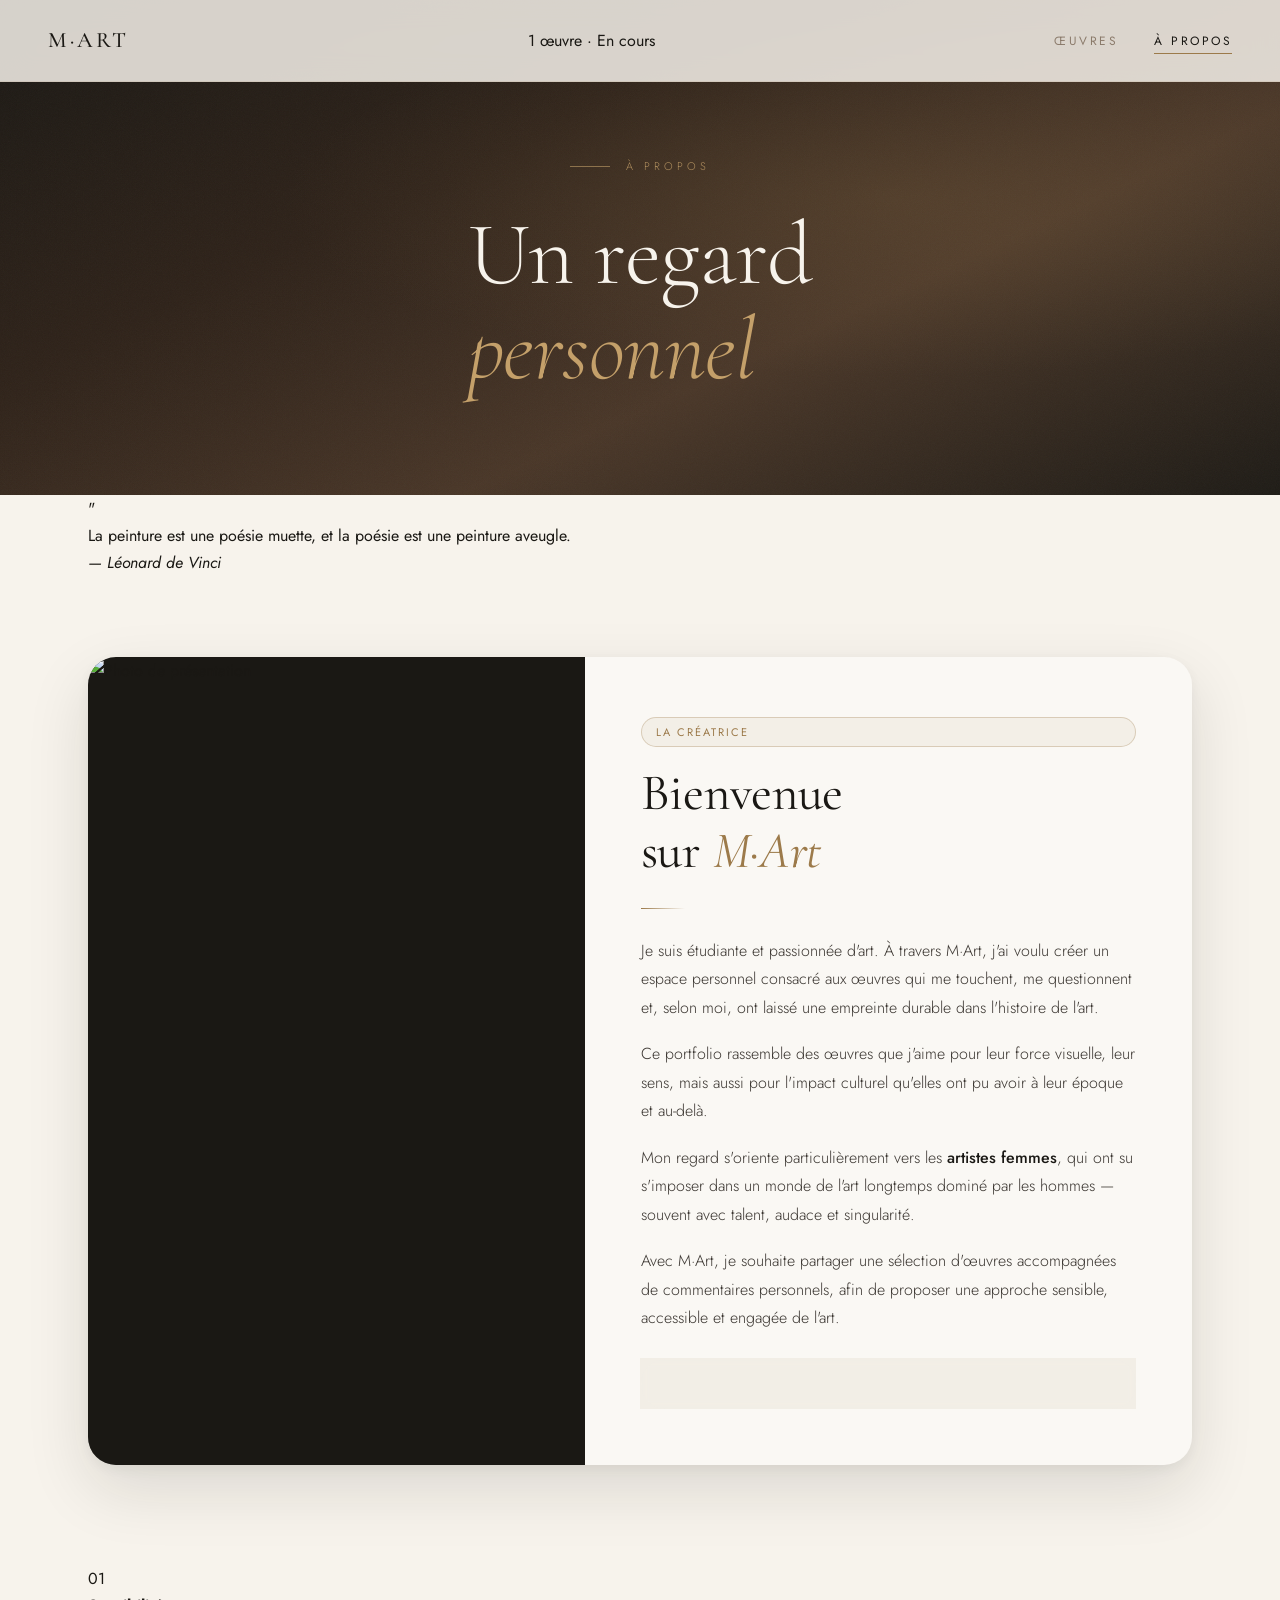
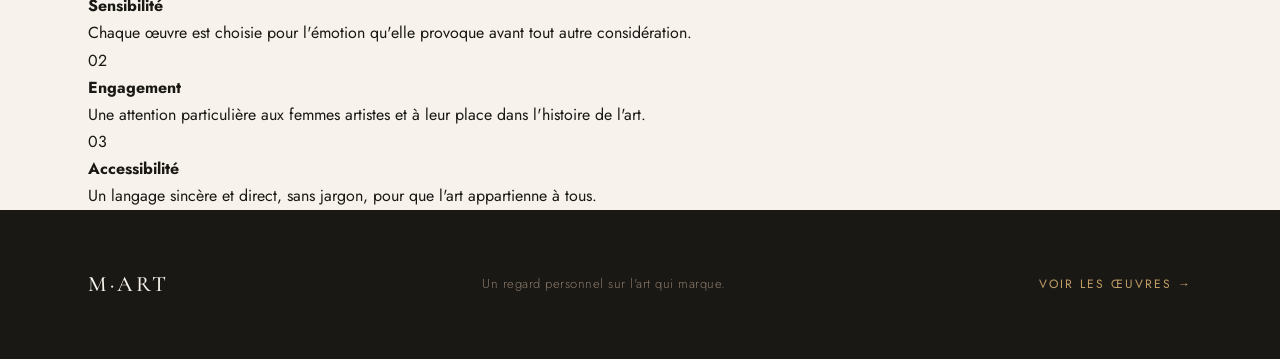
==== presentation.html @ eeca9a48 "Update presentation.html" ====
<!DOCTYPE html>
<html lang="fr">
<head>
  <meta charset="UTF-8">
  <meta name="viewport" content="width=device-width, initial-scale=1.0">
  <title>À propos — M·Art</title>
  <link rel="preconnect" href="https://fonts.googleapis.com">
  <link rel="preconnect" href="https://fonts.gstatic.com" crossorigin>
  <link href="https://fonts.googleapis.com/css2?family=Cormorant+Garamond:ital,wght@0,300;0,400;0,500;0,600;1,300;1,400;1,500&family=Jost:wght@200;300;400;500&display=swap" rel="stylesheet">
  <link rel="stylesheet" href="style.css">
</head>
<body>

  <!-- PROGRESS BAR -->
  <div class="progress-bar" id="progressBar"></div>

  <!-- PAGE TRANSITION -->
  <div class="page-transition" id="pageTransition"></div>

  <!-- NAVIGATION -->
  <nav class="nav" id="mainNav">
    <a href="index.html" class="nav-brand page-link">M·Art</a>
    <div class="nav-center">
      <span class="nav-counter">1 œuvre · En cours</span>
    </div>
    <div class="nav-links">
      <a href="index.html" class="nav-link page-link">Œuvres</a>
      <a href="presentation.html" class="nav-link active">À propos</a>
    </div>
  </nav>

  <!-- PAGE HERO -->
  <header class="page-hero">
    <div class="hero-bg"></div>
    <div class="hero-noise"></div>
    <div class="page-hero-content container">
      <div class="hero-eyebrow">
        <span class="eyebrow-line"></span>
        <span class="eyebrow-text">À propos</span>
      </div>
      <h1 class="page-hero-title">
        Un regard<br>
        <em>personnel</em>
      </h1>
    </div>
  </header>

  <!-- QUOTE -->
  <section class="quote-section">
    <div class="quote-inner container">
      <span class="quote-mark">"</span>
      <blockquote>La peinture est une poésie muette, et la poésie est une peinture aveugle.</blockquote>
      <cite>— Léonard de Vinci</cite>
    </div>
  </section>

  <!-- ABOUT SECTION -->
  <main class="container">
    <section class="about-card reveal">
      <div class="about-image-wrap">
        <div class="about-image-inner">
          <img src="Photo.Intro.jpeg" alt="Photo de présentation">
        </div>
        <div class="about-image-deco"></div>
      </div>

      <div class="about-content">
        <span class="art-tag">La créatrice</span>
        <h2 class="about-title">Bienvenue<br>sur <em>M·Art</em></h2>

        <div class="art-divider"></div>

        <div class="about-body">
          <p>
            Je suis étudiante et passionnée d'art. À travers M·Art, j'ai voulu créer un espace personnel
            consacré aux œuvres qui me touchent, me questionnent et, selon moi, ont laissé une empreinte
            durable dans l'histoire de l'art.
          </p>
          <p>
            Ce portfolio rassemble des œuvres que j'aime pour leur force visuelle, leur sens, mais aussi
            pour l'impact culturel qu'elles ont pu avoir à leur époque et au-delà.
          </p>
          <p>
            Mon regard s'oriente particulièrement vers les <strong>artistes femmes</strong>, qui ont su s'imposer 
            dans un monde de l'art longtemps dominé par les hommes — souvent avec talent, audace et singularité.
          </p>
          <p>
            Avec M·Art, je souhaite partager une sélection d'œuvres accompagnées de commentaires personnels,
            afin de proposer une approche sensible, accessible et engagée de l'art.
          </p>
        </div>

        <a href="index.html" class="hero-cta page-link" style="margin-top: 8px;">
          <span>Voir les œuvres</span>
          <svg width="16" height="16" viewBox="0 0 16 16" fill="none"><path d="M3 8h10M9 4l4 4-4 4" stroke="currentColor" stroke-width="1.5" stroke-linecap="round" stroke-linejoin="round"/></svg>
        </a>
      </div>
    </section>

    <!-- VALUES -->
    <section class="values-section reveal">
      <div class="values-grid">
        <div class="value-item">
          <span class="value-number">01</span>
          <h4>Sensibilité</h4>
          <p>Chaque œuvre est choisie pour l'émotion qu'elle provoque avant tout autre considération.</p>
        </div>
        <div class="value-item">
          <span class="value-number">02</span>
          <h4>Engagement</h4>
          <p>Une attention particulière aux femmes artistes et à leur place dans l'histoire de l'art.</p>
        </div>
        <div class="value-item">
          <span class="value-number">03</span>
          <h4>Accessibilité</h4>
          <p>Un langage sincère et direct, sans jargon, pour que l'art appartienne à tous.</p>
        </div>
      </div>
    </section>
  </main>

  <!-- FOOTER -->
  <footer class="site-footer">
    <div class="footer-inner container">
      <p class="footer-brand">M·Art</p>
      <p class="footer-copy">Un regard personnel sur l'art qui marque.</p>
      <a href="index.html" class="footer-link page-link">Voir les œuvres →</a>
    </div>
  </footer>

  <script>
    // === PROGRESS BAR ===
    const progressBar = document.getElementById('progressBar');
    window.addEventListener('scroll', () => {
      const scrollTop = window.scrollY;
      const docHeight = document.body.scrollHeight - window.innerHeight;
      progressBar.style.width = (scrollTop / docHeight * 100) + '%';
    });

    // === REVEAL ===
    const observer = new IntersectionObserver((entries) => {
      entries.forEach(e => { if (e.isIntersecting) e.target.classList.add('visible'); });
    }, { threshold: 0.08 });
    document.querySelectorAll('.reveal').forEach(el => observer.observe(el));

    // === PAGE TRANSITIONS ===
    const overlay = document.getElementById('pageTransition');
    document.querySelectorAll('a.page-link').forEach(link => {
      link.addEventListener('click', (e) => {
        const href = link.getAttribute('href');
        if (!href || href.startsWith('#')) return;
        e.preventDefault();
        overlay.classList.add('active');
        setTimeout(() => { window.location.href = href; }, 380);
      });
    });
    window.addEventListener('pageshow', () => overlay.classList.remove('active'));

    // === NAV SCROLL ===
    const nav = document.getElementById('mainNav');
    window.addEventListener('scroll', () => {
      nav.classList.toggle('scrolled', window.scrollY > 60);
    });
  </script>
</body>
</html>
---- style.css ----
/* =============================================
   M-ART — Style éditorial haut de gamme
   Palette : ivoire chaud, charbon, or brun, taupe
============================================= */

/* === RESET & BASE === */
*, *::before, *::after {
  box-sizing: border-box;
  margin: 0;
  padding: 0;
}

:root {
  --ivory:     #f7f3ec;
  --ivory-2:   #ede8df;
  --cream:     #faf8f4;
  --charcoal:  #1a1814;
  --brown:     #2e2219;
  --gold:      #9c7a4a;
  --gold-light:#c4a06a;
  --taupe:     #8a7a6a;
  --taupe-lt:  #bfb4a6;
  --white:     #ffffff;

  --font-display: 'Cormorant Garamond', Georgia, serif;
  --font-body:    'Jost', sans-serif;

  --radius-sm: 8px;
  --radius-md: 18px;
  --radius-lg: 28px;

  --shadow-card: 0 24px 64px rgba(26,24,20,0.12), 0 4px 16px rgba(26,24,20,0.06);
  --shadow-img:  0 16px 48px rgba(26,24,20,0.18);
}

html {
  scroll-behavior: smooth;
}

body {
  font-family: var(--font-body);
  background: var(--ivory);
  color: var(--charcoal);
  line-height: 1.7;
  -webkit-font-smoothing: antialiased;
  cursor: default;
}

/* === CUSTOM CURSOR === */
body * {
  cursor: default;
}
a, button { cursor: pointer; }

/* === NAVIGATION === */
.nav {
  position: fixed;
  top: 0;
  left: 0;
  right: 0;
  z-index: 100;
  display: flex;
  align-items: center;
  justify-content: space-between;
  padding: 22px 48px;
  background: rgba(247, 243, 236, 0.85);
  backdrop-filter: blur(14px);
  -webkit-backdrop-filter: blur(14px);
  border-bottom: 1px solid rgba(156, 122, 74, 0.12);
  transition: padding 0.3s ease;
}

.nav-brand {
  font-family: var(--font-display);
  font-size: 22px;
  font-weight: 500;
  letter-spacing: 3px;
  color: var(--charcoal);
  text-decoration: none;
  text-transform: uppercase;
}

.nav-links {
  display: flex;
  gap: 36px;
}

.nav-link {
  font-family: var(--font-body);
  font-size: 12px;
  font-weight: 400;
  letter-spacing: 2.5px;
  text-transform: uppercase;
  color: var(--taupe);
  text-decoration: none;
  position: relative;
  transition: color 0.3s ease;
}

.nav-link::after {
  content: '';
  position: absolute;
  bottom: -3px;
  left: 0;
  width: 0;
  height: 1px;
  background: var(--gold);
  transition: width 0.3s ease;
}

.nav-link:hover,
.nav-link.active {
  color: var(--charcoal);
}

.nav-link:hover::after,
.nav-link.active::after {
  width: 100%;
}

/* === HERO === */
.hero {
  position: relative;
  min-height: 100vh;
  display: flex;
  align-items: center;
  justify-content: center;
  overflow: hidden;
  padding: 120px 48px 80px;
}

.hero-bg {
  position: absolute;
  inset: 0;
  background:
    radial-gradient(ellipse 80% 60% at 70% 40%, rgba(156, 122, 74, 0.18) 0%, transparent 60%),
    radial-gradient(ellipse 60% 80% at 20% 70%, rgba(46, 34, 25, 0.12) 0%, transparent 60%),
    linear-gradient(155deg, #1a1814 0%, #2e2219 35%, #4a3728 65%, #1e1b16 100%);
}

.hero-noise {
  position: absolute;
  inset: 0;
  opacity: 0.04;
  background-image: url("data:image/svg+xml,%3Csvg viewBox='0 0 256 256' xmlns='http://www.w3.org/2000/svg'%3E%3Cfilter id='noise'%3E%3CfeTurbulence type='fractalNoise' baseFrequency='0.9' numOctaves='4' stitchTiles='stitch'/%3E%3C/filter%3E%3Crect width='100%25' height='100%25' filter='url(%23noise)'/%3E%3C/svg%3E");
  background-size: 200px;
  pointer-events: none;
}

.hero-content {
  position: relative;
  z-index: 2;
  max-width: 900px;
  text-align: center;
  animation: fadeUp 1.1s cubic-bezier(0.22, 1, 0.36, 1) both;
}

@keyframes fadeUp {
  from { opacity: 0; transform: translateY(32px); }
  to   { opacity: 1; transform: translateY(0); }
}

.hero-eyebrow {
  display: flex;
  align-items: center;
  justify-content: center;
  gap: 16px;
  margin-bottom: 32px;
  animation: fadeUp 1.1s 0.1s cubic-bezier(0.22, 1, 0.36, 1) both;
}

.eyebrow-line {
  display: block;
  width: 40px;
  height: 1px;
  background: rgba(196, 160, 106, 0.6);
}

.eyebrow-text {
  font-family: var(--font-body);
  font-size: 11px;
  font-weight: 300;
  letter-spacing: 4px;
  text-transform: uppercase;
  color: rgba(196, 160, 106, 0.85);
}

.hero-title {
  font-family: var(--font-display);
  font-size: clamp(56px, 8vw, 110px);
  font-weight: 300;
  line-height: 1.04;
  color: var(--ivory);
  margin-bottom: 28px;
  letter-spacing: -0.5px;
  animation: fadeUp 1.1s 0.18s cubic-bezier(0.22, 1, 0.36, 1) both;
}

.hero-title em {
  font-style: italic;
  color: var(--gold-light);
}

.hero-sub {
  font-size: 17px;
  font-weight: 300;
  color: rgba(247, 243, 236, 0.65);
  max-width: 540px;
  margin: 0 auto 44px;
  letter-spacing: 0.2px;
  animation: fadeUp 1.1s 0.26s cubic-bezier(0.22, 1, 0.36, 1) both;
}

.hero-cta {
  display: inline-flex;
  align-items: center;
  gap: 10px;
  padding: 14px 28px;
  border: 1px solid rgba(196, 160, 106, 0.45);
  border-radius: 999px;
  color: var(--ivory);
  text-decoration: none;
  font-size: 12px;
  font-weight: 400;
  letter-spacing: 2px;
  text-transform: uppercase;
  background: rgba(156, 122, 74, 0.12);
  transition: all 0.35s ease;
  backdrop-filter: blur(4px);
  animation: fadeUp 1.1s 0.34s cubic-bezier(0.22, 1, 0.36, 1) both;
}

.hero-cta:hover {
  background: rgba(156, 122, 74, 0.28);
  border-color: rgba(196, 160, 106, 0.7);
  gap: 16px;
}

/* On presentation page, the button is on light background */
.about-content .hero-cta {
  color: var(--charcoal);
  border-color: rgba(156, 122, 74, 0.4);
  background: rgba(156, 122, 74, 0.08);
  animation: none;
}

.about-content .hero-cta:hover {
  background: rgba(156, 122, 74, 0.16);
}

.hero-scroll {
  position: absolute;
  bottom: 40px;
  left: 50%;
  transform: translateX(-50%);
  display: flex;
  flex-direction: column;
  align-items: center;
  gap: 12px;
  color: rgba(196, 160, 106, 0.5);
  font-size: 10px;
  letter-spacing: 3px;
  text-transform: uppercase;
  z-index: 2;
  animation: fadeUp 1.4s 0.6s ease both;
}

.scroll-line {
  width: 1px;
  height: 48px;
  background: linear-gradient(to bottom, rgba(196, 160, 106, 0.5), transparent);
  animation: scrollPulse 2.5s ease-in-out infinite;
}

@keyframes scrollPulse {
  0%, 100% { transform: scaleY(1); opacity: 0.5; }
  50%       { transform: scaleY(1.2); opacity: 1; }
}

/* === PAGE HERO (sous-pages) === */
.page-hero {
  position: relative;
  min-height: 55vh;
  display: flex;
  align-items: center;
  padding: 140px 48px 80px;
  overflow: hidden;
}

.page-hero-content {
  position: relative;
  z-index: 2;
  animation: fadeUp 1s cubic-bezier(0.22, 1, 0.36, 1) both;
}

.page-hero-title {
  font-family: var(--font-display);
  font-size: clamp(52px, 7vw, 90px);
  font-weight: 300;
  line-height: 1.06;
  color: var(--ivory);
  margin-top: 24px;
  letter-spacing: -0.5px;
}

.page-hero-title em {
  font-style: italic;
  color: var(--gold-light);
}

/* === CONTAINER === */
.container {
  max-width: 1200px;
  margin: 0 auto;
  padding: 0 48px;
}

/* === SECTION INTRO === */
.section-intro {
  padding-top: 80px;
  padding-bottom: 36px;
  display: flex;
  align-items: baseline;
  gap: 32px;
}

.section-label {
  display: flex;
  align-items: baseline;
  gap: 14px;
}

.label-number {
  font-family: var(--font-display);
  font-size: 13px;
  color: var(--gold);
  letter-spacing: 1px;
}

.label-text {
  font-size: 11px;
  font-weight: 400;
  letter-spacing: 3px;
  text-transform: uppercase;
  color: var(--taupe);
}

.section-heading {
  font-family: var(--font-display);
  font-size: clamp(32px, 4vw, 52px);
  font-weight: 400;
  letter-spacing: -0.3px;
  color: var(--charcoal);
}

/* === ART CARD === */
.art-card {
  display: grid;
  grid-template-columns: 1.1fr 0.9fr;
  gap: 0;
  background: var(--cream);
  border-radius: var(--radius-lg);
  overflow: hidden;
  box-shadow: var(--shadow-card);
  margin-bottom: 100px;
  transform: translateY(20px);
  opacity: 0;
  animation: fadeUp 0.9s 0.1s cubic-bezier(0.22, 1, 0.36, 1) forwards;
}

.art-image-wrap {
  position: relative;
  background: var(--charcoal);
  overflow: hidden;
  min-height: 520px;
}

.art-image-inner {
  position: absolute;
  inset: 0;
  overflow: hidden;
}

.art-image-inner img {
  width: 100%;
  height: 100%;
  object-fit: cover;
  display: block;
  transition: transform 0.8s cubic-bezier(0.22, 1, 0.36, 1);
}

.art-card:hover .art-image-inner img {
  transform: scale(1.04);
}

.art-image-caption {
  position: absolute;
  bottom: 20px;
  left: 20px;
  display: flex;
  align-items: center;
  gap: 10px;
  font-size: 11px;
  letter-spacing: 1.5px;
  text-transform: uppercase;
  color: rgba(247, 243, 236, 0.65);
  background: rgba(26, 24, 20, 0.45);
  backdrop-filter: blur(8px);
  padding: 8px 14px;
  border-radius: 999px;
  font-family: var(--font-body);
  font-weight: 300;
}

.caption-dot {
  opacity: 0.4;
}

.art-content {
  padding: 52px 52px 48px;
  display: flex;
  flex-direction: column;
}

.art-meta {
  margin-bottom: 20px;
}

.art-tag {
  display: inline-block;
  padding: 5px 14px;
  border-radius: 999px;
  border: 1px solid rgba(156, 122, 74, 0.3);
  background: rgba(156, 122, 74, 0.07);
  color: var(--gold);
  font-size: 11px;
  font-weight: 400;
  letter-spacing: 2px;
  text-transform: uppercase;
}

.art-title {
  font-family: var(--font-display);
  font-size: clamp(38px, 4vw, 58px);
  font-weight: 400;
  line-height: 1.1;
  color: var(--charcoal);
  margin-bottom: 10px;
  letter-spacing: -0.3px;
}

.art-title em {
  font-style: italic;
  color: var(--gold);
}

.art-artist {
  font-size: 13px;
  font-weight: 300;
  color: var(--taupe);
  letter-spacing: 1px;
  margin-bottom: 0;
}

.art-divider {
  width: 44px;
  height: 1px;
  background: linear-gradient(to right, var(--gold), transparent);
  margin: 28px 0;
}

.art-body p {
  font-size: 16px;
  font-weight: 300;
  color: #3a3530;
  margin-bottom: 18px;
  line-height: 1.75;
}

.art-footer {
  margin-top: auto;
  padding-top: 28px;
  border-top: 1px solid var(--ivory-2);
  display: flex;
  align-items: center;
  justify-content: flex-end;
}

.art-number {
  font-family: var(--font-display);
  font-size: 13px;
  font-style: italic;
  color: var(--taupe-lt);
  letter-spacing: 1px;
}

/* === ABOUT CARD === */
.about-card {
  display: grid;
  grid-template-columns: 0.9fr 1.1fr;
  gap: 0;
  background: var(--cream);
  border-radius: var(--radius-lg);
  overflow: hidden;
  box-shadow: var(--shadow-card);
  margin: 80px 0 100px;
  animation: fadeUp 0.9s 0.1s cubic-bezier(0.22, 1, 0.36, 1) both;
}

.about-image-wrap {
  position: relative;
  background: var(--charcoal);
  min-height: 560px;
  overflow: hidden;
}

.about-image-inner {
  position: absolute;
  inset: 0;
}

.about-image-inner img {
  width: 100%;
  height: 100%;
  object-fit: cover;
  object-position: top center;
  display: block;
}

.about-image-deco {
  position: absolute;
  bottom: 0;
  left: 0;
  right: 0;
  height: 200px;
  background: linear-gradient(to top, rgba(26,24,20,0.5) 0%, transparent 100%);
}

.about-content {
  padding: 60px 56px 56px;
  display: flex;
  flex-direction: column;
}

.about-title {
  font-family: var(--font-display);
  font-size: clamp(36px, 4vw, 54px);
  font-weight: 400;
  line-height: 1.12;
  color: var(--charcoal);
  margin: 18px 0 0;
  letter-spacing: -0.3px;
}

.about-title em {
  font-style: italic;
  color: var(--gold);
}

.about-body p {
  font-size: 16px;
  font-weight: 300;
  color: #3a3530;
  margin-bottom: 18px;
  line-height: 1.78;
}

.about-body strong {
  font-weight: 500;
  color: var(--charcoal);
}

/* === FOOTER === */
.site-footer {
  background: var(--charcoal);
  padding: 56px 0;
}

.footer-inner {
  display: flex;
  align-items: center;
  justify-content: space-between;
}

.footer-brand {
  font-family: var(--font-display);
  font-size: 22px;
  font-weight: 500;
  letter-spacing: 3px;
  text-transform: uppercase;
  color: var(--ivory);
}

.footer-copy {
  font-size: 13px;
  font-weight: 300;
  color: var(--taupe);
  letter-spacing: 0.5px;
}

.footer-link {
  font-size: 12px;
  font-weight: 400;
  letter-spacing: 2px;
  text-transform: uppercase;
  color: var(--gold-light);
  text-decoration: none;
  transition: color 0.3s ease;
}

.footer-link:hover {
  color: var(--ivory);
}

/* === RESPONSIVE === */
@media (max-width: 980px) {
  .nav {
    padding: 18px 24px;
  }

  .container {
    padding: 0 24px;
  }

  .hero, .page-hero {
    padding-left: 24px;
    padding-right: 24px;
  }

  .art-card,
  .about-card {
    grid-template-columns: 1fr;
  }

  .art-image-wrap,
  .about-image-wrap {
    min-height: 340px;
    position: relative;
  }

  .art-content,
  .about-content {
    padding: 40px 32px;
  }

  .section-intro {
    flex-direction: column;
    gap: 12px;
    padding-top: 56px;
  }

  .footer-inner {
    flex-direction: column;
    gap: 16px;
    text-align: center;
  }
}

@media (max-width: 600px) {
  .nav-links {
    gap: 20px;
  }

  .hero-title {
    font-size: 48px;
  }

  .art-content,
  .about-content {
    padding: 32px 24px;
  }
}
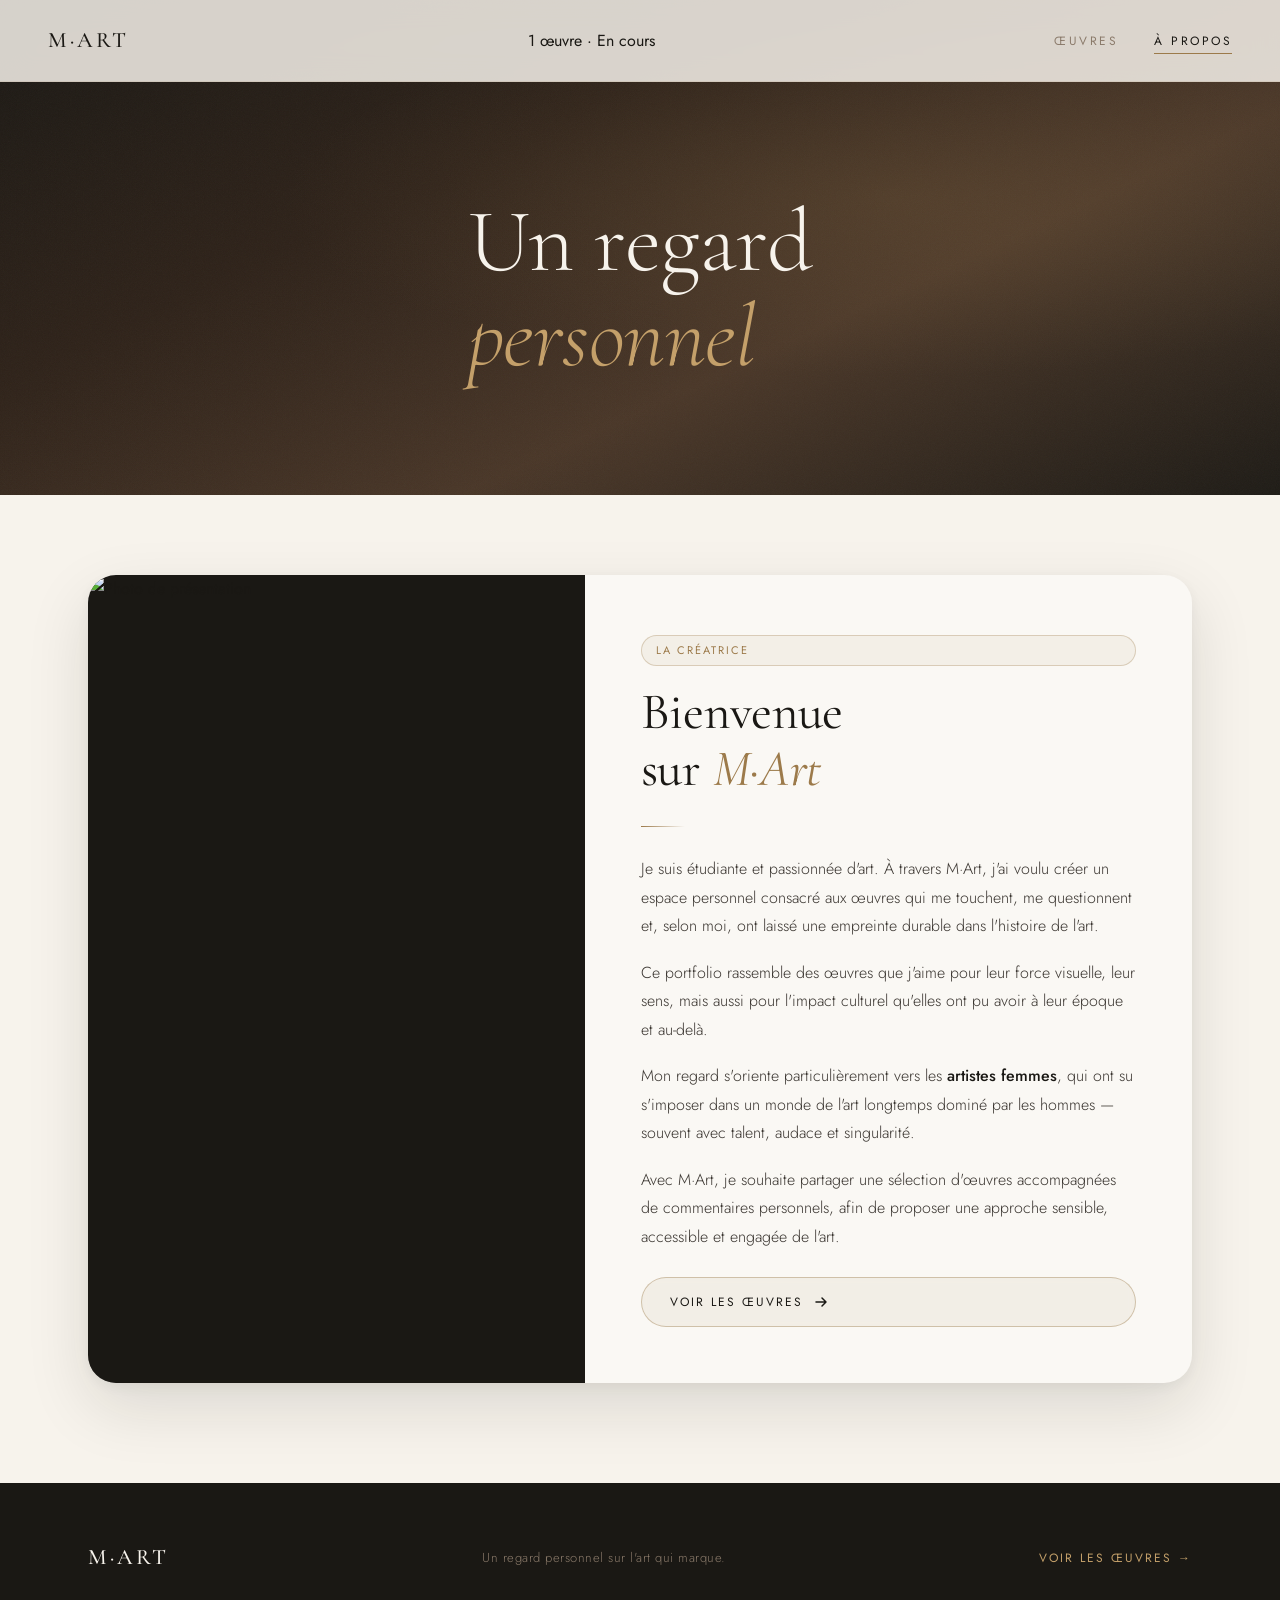
==== commit 20eb8354: "Remove quote and values sections from presentation Removed quote and values sections from the presen" ====
--- a/presentation.html
+++ b/presentation.html
@@ -34,25 +34,12 @@
     <div class="hero-bg"></div>
     <div class="hero-noise"></div>
     <div class="page-hero-content container">
-      <div class="hero-eyebrow">
-        <span class="eyebrow-line"></span>
-        <span class="eyebrow-text">À propos</span>
-      </div>
       <h1 class="page-hero-title">
         Un regard<br>
         <em>personnel</em>
       </h1>
     </div>
   </header>
-
-  <!-- QUOTE -->
-  <section class="quote-section">
-    <div class="quote-inner container">
-      <span class="quote-mark">"</span>
-      <blockquote>La peinture est une poésie muette, et la poésie est une peinture aveugle.</blockquote>
-      <cite>— Léonard de Vinci</cite>
-    </div>
-  </section>
 
   <!-- ABOUT SECTION -->
   <main class="container">
@@ -97,26 +84,7 @@
       </div>
     </section>
 
-    <!-- VALUES -->
-    <section class="values-section reveal">
-      <div class="values-grid">
-        <div class="value-item">
-          <span class="value-number">01</span>
-          <h4>Sensibilité</h4>
-          <p>Chaque œuvre est choisie pour l'émotion qu'elle provoque avant tout autre considération.</p>
-        </div>
-        <div class="value-item">
-          <span class="value-number">02</span>
-          <h4>Engagement</h4>
-          <p>Une attention particulière aux femmes artistes et à leur place dans l'histoire de l'art.</p>
-        </div>
-        <div class="value-item">
-          <span class="value-number">03</span>
-          <h4>Accessibilité</h4>
-          <p>Un langage sincère et direct, sans jargon, pour que l'art appartienne à tous.</p>
-        </div>
-      </div>
-    </section>
+
   </main>
 
   <!-- FOOTER -->
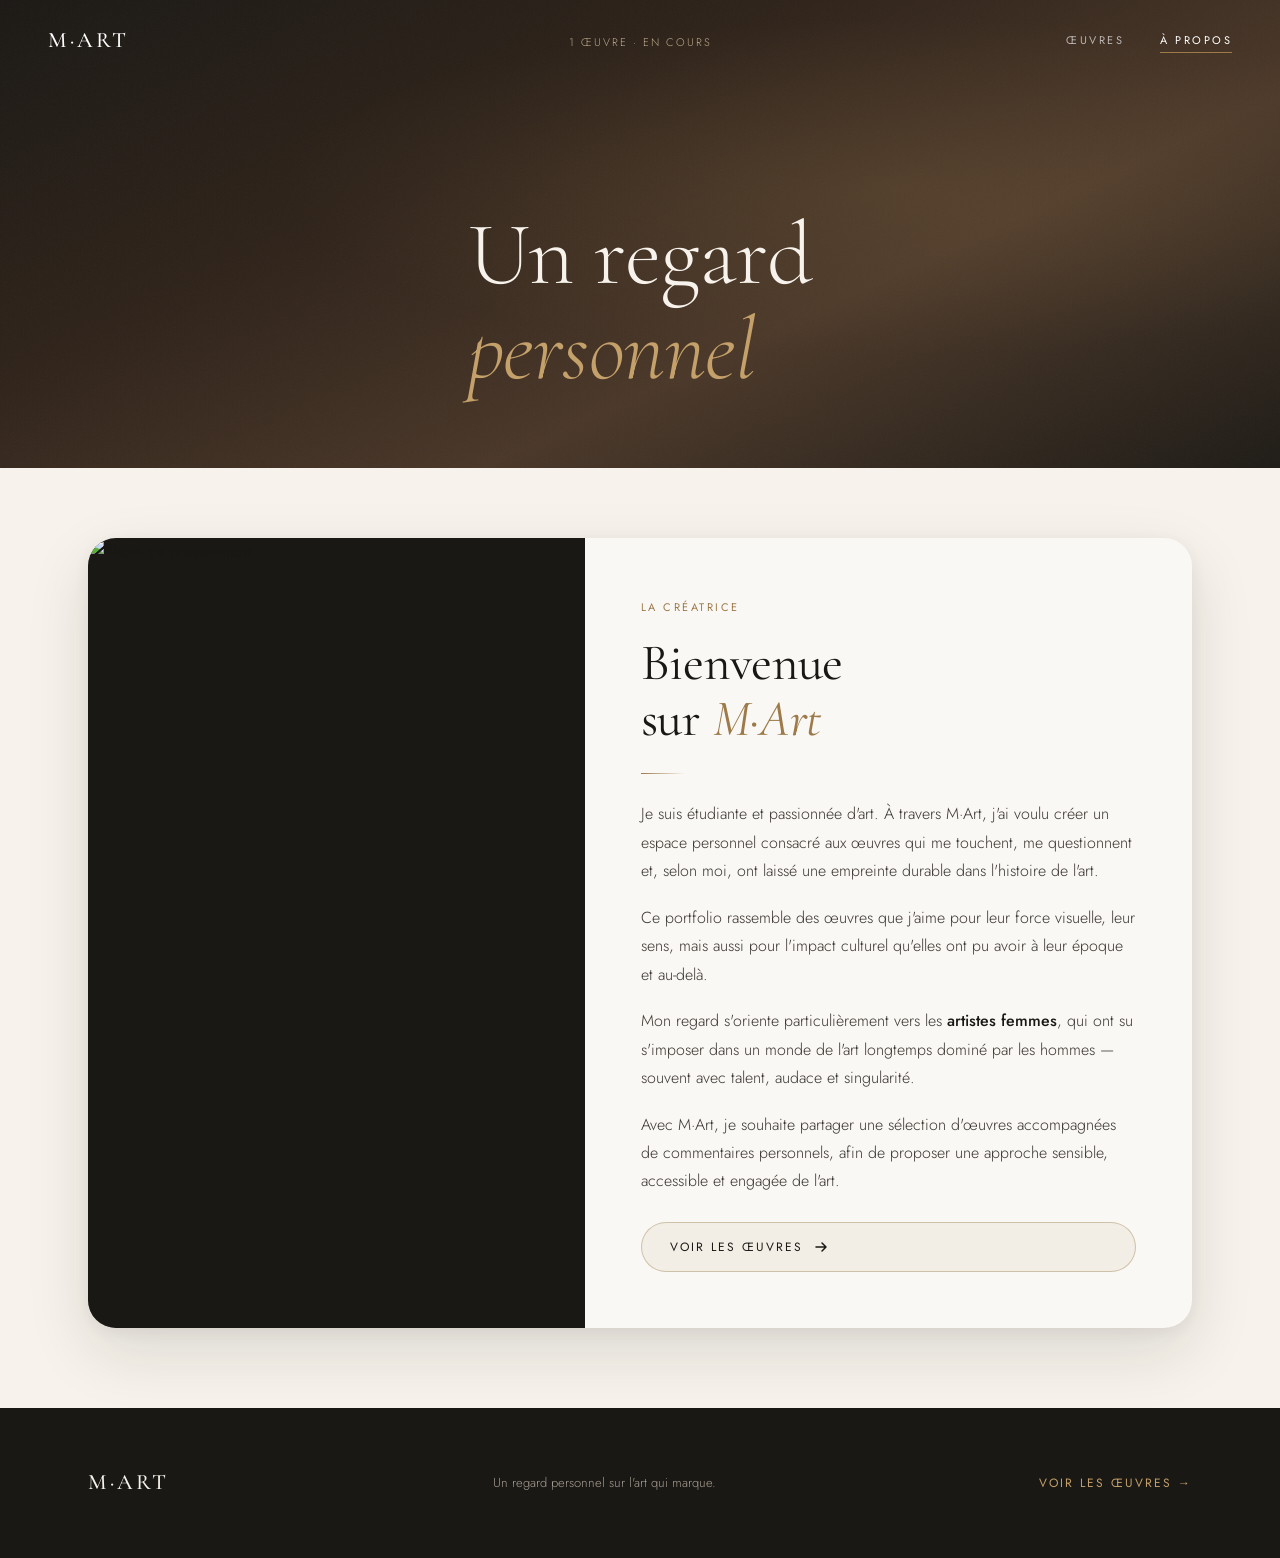
==== commit 164d0ffb: "Change art-tag class to art-tag-plain" ====
--- a/presentation.html
+++ b/presentation.html
@@ -52,7 +52,7 @@
       </div>
 
       <div class="about-content">
-        <span class="art-tag">La créatrice</span>
+        <span class="art-tag-plain">La créatrice</span>
         <h2 class="about-title">Bienvenue<br>sur <em>M·Art</em></h2>
 
         <div class="art-divider"></div>
--- a/style.css
+++ b/style.css
@@ -1,41 +1,30 @@
 /* =============================================
-   M-ART — Style éditorial haut de gamme
-   Palette : ivoire chaud, charbon, or brun, taupe
+   M-ART — Style éditorial haut de gamme v2
+   Fix scroll bug + toutes les nouvelles features
 ============================================= */
 
-/* === RESET & BASE === */
-*, *::before, *::after {
-  box-sizing: border-box;
-  margin: 0;
-  padding: 0;
-}
+*, *::before, *::after { box-sizing: border-box; margin: 0; padding: 0; }
 
 :root {
-  --ivory:     #f7f3ec;
-  --ivory-2:   #ede8df;
-  --cream:     #faf8f4;
-  --charcoal:  #1a1814;
-  --brown:     #2e2219;
-  --gold:      #9c7a4a;
-  --gold-light:#c4a06a;
-  --taupe:     #8a7a6a;
-  --taupe-lt:  #bfb4a6;
-  --white:     #ffffff;
+  --ivory:      #f7f3ec;
+  --ivory-2:    #ede8df;
+  --cream:      #faf8f4;
+  --charcoal:   #1a1814;
+  --brown:      #2e2219;
+  --gold:       #9c7a4a;
+  --gold-light: #c4a06a;
+  --taupe:      #8a7a6a;
+  --taupe-lt:   #bfb4a6;
+  --white:      #ffffff;
 
   --font-display: 'Cormorant Garamond', Georgia, serif;
   --font-body:    'Jost', sans-serif;
 
-  --radius-sm: 8px;
-  --radius-md: 18px;
   --radius-lg: 28px;
-
   --shadow-card: 0 24px 64px rgba(26,24,20,0.12), 0 4px 16px rgba(26,24,20,0.06);
-  --shadow-img:  0 16px 48px rgba(26,24,20,0.18);
-}
-
-html {
-  scroll-behavior: smooth;
-}
+}
+
+html { scroll-behavior: smooth; }
 
 body {
   font-family: var(--font-body);
@@ -43,31 +32,56 @@
   color: var(--charcoal);
   line-height: 1.7;
   -webkit-font-smoothing: antialiased;
-  cursor: default;
-}
-
-/* === CUSTOM CURSOR === */
-body * {
-  cursor: default;
-}
-a, button { cursor: pointer; }
+  cursor: url("cedre.png") 18 18, auto;
+}
+
+a, button {
+  cursor: url("cedre.png") 18 18, pointer;
+}
+
+/* === PROGRESS BAR === */
+.progress-bar {
+  position: fixed;
+  top: 0; left: 0;
+  height: 2px;
+  width: 0%;
+  background: linear-gradient(to right, var(--gold), var(--gold-light));
+  z-index: 1000;
+  transition: width 0.1s linear;
+}
+
+/* === PAGE TRANSITION === */
+.page-transition {
+  position: fixed;
+  inset: 0;
+  background: var(--charcoal);
+  z-index: 999;
+  opacity: 0;
+  pointer-events: none;
+  transition: opacity 0.38s ease;
+}
+.page-transition.active {
+  opacity: 1;
+  pointer-events: all;
+}
 
 /* === NAVIGATION === */
 .nav {
   position: fixed;
-  top: 0;
-  left: 0;
-  right: 0;
+  top: 0; left: 0; right: 0;
   z-index: 100;
   display: flex;
   align-items: center;
   justify-content: space-between;
   padding: 22px 48px;
-  background: rgba(247, 243, 236, 0.85);
+  transition: padding 0.35s ease, background 0.35s ease, box-shadow 0.35s ease;
+}
+.nav.scrolled {
+  padding: 14px 48px;
+  background: rgba(247, 243, 236, 0.92);
   backdrop-filter: blur(14px);
   -webkit-backdrop-filter: blur(14px);
-  border-bottom: 1px solid rgba(156, 122, 74, 0.12);
-  transition: padding 0.3s ease;
+  box-shadow: 0 1px 0 rgba(156,122,74,0.12);
 }
 
 .nav-brand {
@@ -75,48 +89,55 @@
   font-size: 22px;
   font-weight: 500;
   letter-spacing: 3px;
-  color: var(--charcoal);
+  text-transform: uppercase;
   text-decoration: none;
-  text-transform: uppercase;
-}
-
-.nav-links {
-  display: flex;
-  gap: 36px;
-}
+  color: white;
+  transition: color 0.35s ease;
+}
+.nav.scrolled .nav-brand { color: var(--charcoal); }
+
+.nav-center {
+  position: absolute;
+  left: 50%;
+  transform: translateX(-50%);
+}
+.nav-counter {
+  font-size: 11px;
+  font-weight: 300;
+  letter-spacing: 2px;
+  text-transform: uppercase;
+  color: rgba(220,200,165,0.82);
+  transition: color 0.35s ease;
+}
+.nav.scrolled .nav-counter { color: var(--taupe); }
+
+.nav-links { display: flex; gap: 36px; }
 
 .nav-link {
-  font-family: var(--font-body);
-  font-size: 12px;
+  font-size: 11px;
   font-weight: 400;
   letter-spacing: 2.5px;
   text-transform: uppercase;
-  color: var(--taupe);
+  color: rgba(255,255,255,0.65);
   text-decoration: none;
   position: relative;
-  transition: color 0.3s ease;
-}
-
+  transition: color 0.3s;
+}
+.nav.scrolled .nav-link { color: var(--taupe); }
 .nav-link::after {
   content: '';
   position: absolute;
-  bottom: -3px;
-  left: 0;
-  width: 0;
-  height: 1px;
+  bottom: -3px; left: 0;
+  width: 0; height: 1px;
   background: var(--gold);
-  transition: width 0.3s ease;
-}
-
+  transition: width 0.3s;
+}
 .nav-link:hover,
-.nav-link.active {
-  color: var(--charcoal);
-}
-
+.nav-link.active { color: white; }
+.nav.scrolled .nav-link:hover,
+.nav.scrolled .nav-link.active { color: var(--charcoal); }
 .nav-link:hover::after,
-.nav-link.active::after {
-  width: 100%;
-}
+.nav-link.active::after { width: 100%; }
 
 /* === HERO === */
 .hero {
@@ -126,25 +147,28 @@
   align-items: center;
   justify-content: center;
   overflow: hidden;
-  padding: 120px 48px 80px;
+  padding: 120px 48px 100px;
 }
 
 .hero-bg {
-  position: absolute;
-  inset: 0;
+  position: absolute; inset: 0;
   background:
-    radial-gradient(ellipse 80% 60% at 70% 40%, rgba(156, 122, 74, 0.18) 0%, transparent 60%),
-    radial-gradient(ellipse 60% 80% at 20% 70%, rgba(46, 34, 25, 0.12) 0%, transparent 60%),
+    radial-gradient(ellipse 80% 60% at 70% 40%, rgba(156,122,74,0.18) 0%, transparent 60%),
+    radial-gradient(ellipse 60% 80% at 20% 70%, rgba(46,34,25,0.12) 0%, transparent 60%),
     linear-gradient(155deg, #1a1814 0%, #2e2219 35%, #4a3728 65%, #1e1b16 100%);
 }
 
 .hero-noise {
-  position: absolute;
-  inset: 0;
+  position: absolute; inset: 0;
   opacity: 0.04;
   background-image: url("data:image/svg+xml,%3Csvg viewBox='0 0 256 256' xmlns='http://www.w3.org/2000/svg'%3E%3Cfilter id='noise'%3E%3CfeTurbulence type='fractalNoise' baseFrequency='0.9' numOctaves='4' stitchTiles='stitch'/%3E%3C/filter%3E%3Crect width='100%25' height='100%25' filter='url(%23noise)'/%3E%3C/svg%3E");
   background-size: 200px;
   pointer-events: none;
+}
+
+.hero-parallax-img {
+  position: absolute; inset: 0;
+  will-change: transform;
 }
 
 .hero-content {
@@ -152,11 +176,11 @@
   z-index: 2;
   max-width: 900px;
   text-align: center;
-  animation: fadeUp 1.1s cubic-bezier(0.22, 1, 0.36, 1) both;
+  animation: fadeUp 1.1s cubic-bezier(0.22,1,0.36,1) both;
 }
 
 @keyframes fadeUp {
-  from { opacity: 0; transform: translateY(32px); }
+  from { opacity: 0; transform: translateY(28px); }
   to   { opacity: 1; transform: translateY(0); }
 }
 
@@ -166,24 +190,10 @@
   justify-content: center;
   gap: 16px;
   margin-bottom: 32px;
-  animation: fadeUp 1.1s 0.1s cubic-bezier(0.22, 1, 0.36, 1) both;
-}
-
-.eyebrow-line {
-  display: block;
-  width: 40px;
-  height: 1px;
-  background: rgba(196, 160, 106, 0.6);
-}
-
-.eyebrow-text {
-  font-family: var(--font-body);
-  font-size: 11px;
-  font-weight: 300;
-  letter-spacing: 4px;
-  text-transform: uppercase;
-  color: rgba(196, 160, 106, 0.85);
-}
+  animation: fadeUp 1.1s 0.1s cubic-bezier(0.22,1,0.36,1) both;
+}
+.eyebrow-line { display: block; width: 40px; height: 1px; background: rgba(196,160,106,0.6); }
+.eyebrow-text { font-size: 11px; font-weight: 300; letter-spacing: 4px; text-transform: uppercase; color: rgba(196,160,106,0.85); }
 
 .hero-title {
   font-family: var(--font-display);
@@ -193,22 +203,17 @@
   color: var(--ivory);
   margin-bottom: 28px;
   letter-spacing: -0.5px;
-  animation: fadeUp 1.1s 0.18s cubic-bezier(0.22, 1, 0.36, 1) both;
-}
-
-.hero-title em {
-  font-style: italic;
-  color: var(--gold-light);
-}
+  animation: fadeUp 1.1s 0.18s cubic-bezier(0.22,1,0.36,1) both;
+}
+.hero-title em { font-style: italic; color: var(--gold-light); }
 
 .hero-sub {
   font-size: 17px;
   font-weight: 300;
-  color: rgba(247, 243, 236, 0.65);
+  color: rgba(247,243,236,0.65);
   max-width: 540px;
   margin: 0 auto 44px;
-  letter-spacing: 0.2px;
-  animation: fadeUp 1.1s 0.26s cubic-bezier(0.22, 1, 0.36, 1) both;
+  animation: fadeUp 1.1s 0.26s cubic-bezier(0.22,1,0.36,1) both;
 }
 
 .hero-cta {
@@ -216,7 +221,7 @@
   align-items: center;
   gap: 10px;
   padding: 14px 28px;
-  border: 1px solid rgba(196, 160, 106, 0.45);
+  border: 1px solid rgba(196,160,106,0.45);
   border-radius: 999px;
   color: var(--ivory);
   text-decoration: none;
@@ -224,75 +229,64 @@
   font-weight: 400;
   letter-spacing: 2px;
   text-transform: uppercase;
-  background: rgba(156, 122, 74, 0.12);
+  background: rgba(156,122,74,0.12);
+  backdrop-filter: blur(4px);
   transition: all 0.35s ease;
-  backdrop-filter: blur(4px);
-  animation: fadeUp 1.1s 0.34s cubic-bezier(0.22, 1, 0.36, 1) both;
-}
-
-.hero-cta:hover {
-  background: rgba(156, 122, 74, 0.28);
-  border-color: rgba(196, 160, 106, 0.7);
-  gap: 16px;
-}
-
-/* On presentation page, the button is on light background */
+  animation: fadeUp 1.1s 0.34s cubic-bezier(0.22,1,0.36,1) both;
+}
+.hero-cta:hover { background: rgba(156,122,74,0.28); border-color: rgba(196,160,106,0.7); gap: 16px; }
+
+/* CTA on light bg */
 .about-content .hero-cta {
   color: var(--charcoal);
-  border-color: rgba(156, 122, 74, 0.4);
-  background: rgba(156, 122, 74, 0.08);
+  border-color: rgba(156,122,74,0.4);
+  background: rgba(156,122,74,0.08);
   animation: none;
 }
-
-.about-content .hero-cta:hover {
-  background: rgba(156, 122, 74, 0.16);
-}
-
+.about-content .hero-cta:hover { background: rgba(156,122,74,0.16); }
+
+/* === HERO SCROLL — centré en bas === */
 .hero-scroll {
   position: absolute;
-  bottom: 40px;
   left: 50%;
   transform: translateX(-50%);
+  bottom: 40px;
   display: flex;
   flex-direction: column;
   align-items: center;
-  gap: 12px;
-  color: rgba(196, 160, 106, 0.5);
-  font-size: 10px;
-  letter-spacing: 3px;
+  gap: 10px;
+  color: rgba(220,190,140,0.75);
+  font-size: 9px;
+  letter-spacing: 3.5px;
   text-transform: uppercase;
   z-index: 2;
-  animation: fadeUp 1.4s 0.6s ease both;
-}
-
+  animation: fadeUp 1.4s 0.7s ease both;
+}
 .scroll-line {
   width: 1px;
-  height: 48px;
-  background: linear-gradient(to bottom, rgba(196, 160, 106, 0.5), transparent);
+  height: 50px;
+  background: linear-gradient(to bottom, rgba(220,190,140,0.75), transparent);
   animation: scrollPulse 2.5s ease-in-out infinite;
 }
-
 @keyframes scrollPulse {
-  0%, 100% { transform: scaleY(1); opacity: 0.5; }
-  50%       { transform: scaleY(1.2); opacity: 1; }
-}
-
-/* === PAGE HERO (sous-pages) === */
+  0%,100% { transform: scaleY(1); opacity: 0.75; }
+  50%      { transform: scaleY(1.15); opacity: 1; }
+}
+
+/* === PAGE HERO === */
 .page-hero {
   position: relative;
-  min-height: 55vh;
-  display: flex;
-  align-items: center;
-  padding: 140px 48px 80px;
+  min-height: 52vh;
+  display: flex;
+  align-items: flex-end;
+  padding: 0 0 70px;
   overflow: hidden;
 }
-
 .page-hero-content {
   position: relative;
   z-index: 2;
-  animation: fadeUp 1s cubic-bezier(0.22, 1, 0.36, 1) both;
-}
-
+  animation: fadeUp 1s cubic-bezier(0.22,1,0.36,1) both;
+}
 .page-hero-title {
   font-family: var(--font-display);
   font-size: clamp(52px, 7vw, 90px);
@@ -302,18 +296,49 @@
   margin-top: 24px;
   letter-spacing: -0.5px;
 }
-
-.page-hero-title em {
+.page-hero-title em { font-style: italic; color: var(--gold-light); }
+
+/* === QUOTE SECTION === */
+.quote-section {
+  background: var(--charcoal);
+  padding: 64px 0;
+}
+.quote-inner {
+  display: flex;
+  flex-direction: column;
+  align-items: center;
+  text-align: center;
+  gap: 12px;
+}
+.quote-mark {
+  font-family: var(--font-display);
+  font-size: 80px;
+  line-height: 0.5;
+  color: var(--gold);
+  opacity: 0.35;
   font-style: italic;
-  color: var(--gold-light);
+  display: block;
+  margin-bottom: 8px;
+}
+.quote-section blockquote {
+  font-family: var(--font-display);
+  font-size: clamp(20px, 2.5vw, 28px);
+  font-weight: 300;
+  font-style: italic;
+  color: var(--ivory);
+  max-width: 700px;
+  line-height: 1.5;
+}
+.quote-section cite {
+  font-size: 12px;
+  font-weight: 300;
+  letter-spacing: 2px;
+  text-transform: uppercase;
+  color: var(--taupe);
 }
 
 /* === CONTAINER === */
-.container {
-  max-width: 1200px;
-  margin: 0 auto;
-  padding: 0 48px;
-}
+.container { max-width: 1200px; margin: 0 auto; padding: 0 48px; }
 
 /* === SECTION INTRO === */
 .section-intro {
@@ -323,350 +348,341 @@
   align-items: baseline;
   gap: 32px;
 }
-
-.section-label {
-  display: flex;
-  align-items: baseline;
-  gap: 14px;
-}
-
-.label-number {
-  font-family: var(--font-display);
-  font-size: 13px;
-  color: var(--gold);
-  letter-spacing: 1px;
-}
-
-.label-text {
-  font-size: 11px;
-  font-weight: 400;
-  letter-spacing: 3px;
-  text-transform: uppercase;
-  color: var(--taupe);
-}
-
-.section-heading {
-  font-family: var(--font-display);
-  font-size: clamp(32px, 4vw, 52px);
-  font-weight: 400;
-  letter-spacing: -0.3px;
-  color: var(--charcoal);
-}
+.section-label { display: flex; align-items: baseline; gap: 14px; }
+.label-number { font-family: var(--font-display); font-size: 13px; color: var(--gold); letter-spacing: 1px; }
+.label-text { font-size: 11px; font-weight: 400; letter-spacing: 3px; text-transform: uppercase; color: var(--taupe); }
+.section-heading { font-family: var(--font-display); font-size: clamp(32px, 4vw, 52px); font-weight: 400; letter-spacing: -0.3px; }
+
+/* === REVEAL ANIMATION === */
+.reveal {
+  opacity: 0;
+  transform: translateY(28px);
+  transition: opacity 0.8s cubic-bezier(0.22,1,0.36,1), transform 0.8s cubic-bezier(0.22,1,0.36,1);
+}
+.reveal.visible { opacity: 1; transform: translateY(0); }
 
 /* === ART CARD === */
 .art-card {
   display: grid;
   grid-template-columns: 1.1fr 0.9fr;
-  gap: 0;
   background: var(--cream);
   border-radius: var(--radius-lg);
   overflow: hidden;
   box-shadow: var(--shadow-card);
-  margin-bottom: 100px;
-  transform: translateY(20px);
-  opacity: 0;
-  animation: fadeUp 0.9s 0.1s cubic-bezier(0.22, 1, 0.36, 1) forwards;
-}
+  margin-bottom: 80px;
+}
+
+.art-card--placeholder { opacity: 0.75; }
 
 .art-image-wrap {
   position: relative;
   background: var(--charcoal);
+  min-height: 560px;
   overflow: hidden;
-  min-height: 520px;
 }
 
 .art-image-inner {
-  position: absolute;
-  inset: 0;
-  overflow: hidden;
-}
-
+  position: absolute; inset: 0; overflow: hidden;
+}
 .art-image-inner img {
-  width: 100%;
-  height: 100%;
+  width: 100%; height: 100%;
   object-fit: cover;
   display: block;
-  transition: transform 0.8s cubic-bezier(0.22, 1, 0.36, 1);
-}
-
-.art-card:hover .art-image-inner img {
-  transform: scale(1.04);
-}
+  transition: transform 0.9s cubic-bezier(0.22,1,0.36,1);
+}
+.art-card:hover .art-image-inner img { transform: scale(1.04); }
+
+/* Focus button */
+.focus-btn {
+  position: absolute;
+  top: 18px; right: 18px;
+  width: 40px; height: 40px;
+  border-radius: 50%;
+  border: 1px solid rgba(255,255,255,0.25);
+  background: rgba(26,24,20,0.45);
+  backdrop-filter: blur(8px);
+  color: rgba(255,255,255,0.8);
+  display: flex; align-items: center; justify-content: center;
+  transition: all 0.3s;
+  z-index: 5;
+}
+.focus-btn:hover { background: rgba(156,122,74,0.5); border-color: rgba(196,160,106,0.6); }
 
 .art-image-caption {
   position: absolute;
-  bottom: 20px;
-  left: 20px;
+  bottom: 18px; left: 18px;
   display: flex;
   align-items: center;
   gap: 10px;
   font-size: 11px;
   letter-spacing: 1.5px;
   text-transform: uppercase;
-  color: rgba(247, 243, 236, 0.65);
-  background: rgba(26, 24, 20, 0.45);
+  color: rgba(247,243,236,0.65);
+  background: rgba(26,24,20,0.45);
   backdrop-filter: blur(8px);
-  padding: 8px 14px;
+  padding: 7px 14px;
   border-radius: 999px;
-  font-family: var(--font-body);
   font-weight: 300;
 }
-
-.caption-dot {
-  opacity: 0.4;
-}
-
+.caption-dot { opacity: 0.4; }
+
+/* Color palette */
+.color-palette {
+  position: absolute;
+  bottom: 18px; right: 18px;
+  display: flex;
+  gap: 6px;
+  z-index: 4;
+}
+.palette-dot {
+  width: 20px; height: 20px;
+  border-radius: 50%;
+  border: 2px solid rgba(255,255,255,0.25);
+  box-shadow: 0 2px 8px rgba(0,0,0,0.3);
+  transition: transform 0.2s;
+}
+.palette-dot:hover { transform: scale(1.25); }
+
+/* Placeholder */
+.placeholder-image {
+  display: flex; align-items: center; justify-content: center;
+  background: linear-gradient(135deg, #2a2420, #1a1814);
+}
+.placeholder-text {
+  display: flex; flex-direction: column; align-items: center; gap: 12px;
+  color: rgba(196,160,106,0.35);
+  font-size: 11px; letter-spacing: 3px; text-transform: uppercase;
+}
+
+/* Art content */
 .art-content {
   padding: 52px 52px 48px;
   display: flex;
   flex-direction: column;
 }
-
-.art-meta {
-  margin-bottom: 20px;
-}
-
+.art-content--placeholder { justify-content: center; }
+
+.art-meta { display: flex; align-items: center; gap: 14px; margin-bottom: 18px; }
+
+/* Tag discret — texte simple, pas de bouton */
+.art-tag-plain {
+  font-size: 11px;
+  font-weight: 400;
+  letter-spacing: 2.5px;
+  text-transform: uppercase;
+  color: var(--gold);
+}
+
+/* Gardé pour page à propos */
 .art-tag {
   display: inline-block;
   padding: 5px 14px;
   border-radius: 999px;
-  border: 1px solid rgba(156, 122, 74, 0.3);
-  background: rgba(156, 122, 74, 0.07);
+  border: 1px solid rgba(156,122,74,0.3);
+  background: rgba(156,122,74,0.07);
   color: var(--gold);
   font-size: 11px;
   font-weight: 400;
   letter-spacing: 2px;
   text-transform: uppercase;
 }
+.art-date { font-size: 12px; font-weight: 300; color: var(--taupe); letter-spacing: 1px; }
 
 .art-title {
   font-family: var(--font-display);
-  font-size: clamp(38px, 4vw, 58px);
-  font-weight: 400;
-  line-height: 1.1;
+  font-size: clamp(36px, 3.5vw, 56px);
+  font-weight: 400;
+  line-height: 1.08;
   color: var(--charcoal);
   margin-bottom: 10px;
   letter-spacing: -0.3px;
 }
-
-.art-title em {
-  font-style: italic;
-  color: var(--gold);
-}
-
-.art-artist {
-  font-size: 13px;
-  font-weight: 300;
-  color: var(--taupe);
-  letter-spacing: 1px;
-  margin-bottom: 0;
-}
+.art-title em { font-style: italic; color: var(--gold); }
+
+.art-artist { font-size: 13px; font-weight: 300; color: var(--taupe); letter-spacing: 0.5px; }
 
 .art-divider {
-  width: 44px;
-  height: 1px;
+  width: 44px; height: 1px;
   background: linear-gradient(to right, var(--gold), transparent);
-  margin: 28px 0;
-}
-
-.art-body p {
-  font-size: 16px;
-  font-weight: 300;
-  color: #3a3530;
-  margin-bottom: 18px;
-  line-height: 1.75;
-}
-
+  margin: 26px 0;
+}
+
+/* === TABS === */
+.tabs {
+  display: flex;
+  gap: 0;
+  border-bottom: 1px solid var(--ivory-2);
+  margin-bottom: 22px;
+}
+.tab {
+  background: none;
+  border: none;
+  padding: 10px 0;
+  margin-right: 28px;
+  font-family: var(--font-body);
+  font-size: 12px;
+  font-weight: 400;
+  letter-spacing: 1.5px;
+  text-transform: uppercase;
+  color: var(--taupe-lt);
+  position: relative;
+  transition: color 0.3s;
+}
+.tab::after {
+  content: '';
+  position: absolute;
+  bottom: -1px; left: 0;
+  width: 0; height: 2px;
+  background: var(--gold);
+  transition: width 0.3s ease;
+}
+.tab.active { color: var(--charcoal); }
+.tab.active::after { width: 100%; }
+
+.tab-content { display: none; }
+.tab-content.active { display: block; animation: fadeUp 0.4s ease both; }
+.tab-content p { font-size: 15.5px; font-weight: 300; color: #3a3530; margin-bottom: 16px; line-height: 1.78; }
+
+/* Art footer */
 .art-footer {
   margin-top: auto;
-  padding-top: 28px;
+  padding-top: 24px;
   border-top: 1px solid var(--ivory-2);
   display: flex;
   align-items: center;
-  justify-content: flex-end;
-}
-
-.art-number {
-  font-family: var(--font-display);
-  font-size: 13px;
-  font-style: italic;
-  color: var(--taupe-lt);
-  letter-spacing: 1px;
+  justify-content: space-between;
+}
+.art-number { font-family: var(--font-display); font-size: 13px; font-style: italic; color: var(--taupe-lt); letter-spacing: 1px; }
+
+.next-artwork {
+  display: inline-flex;
+  align-items: center;
+  gap: 8px;
+  font-size: 11px;
+  font-weight: 400;
+  letter-spacing: 2px;
+  text-transform: uppercase;
+  color: var(--gold);
+  text-decoration: none;
+  transition: gap 0.3s, color 0.3s;
+}
+.next-artwork:hover { gap: 14px; color: var(--charcoal); }
+
+/* === LIGHTBOX === */
+.lightbox {
+  position: fixed; inset: 0;
+  background: rgba(20,18,16,0.95);
+  z-index: 500;
+  display: flex;
+  align-items: center;
+  justify-content: center;
+  opacity: 0;
+  pointer-events: none;
+  transition: opacity 0.35s ease;
+  backdrop-filter: blur(8px);
+}
+.lightbox.open { opacity: 1; pointer-events: all; }
+.lightbox-close {
+  position: absolute;
+  top: 28px; right: 32px;
+  width: 44px; height: 44px;
+  border-radius: 50%;
+  border: 1px solid rgba(255,255,255,0.2);
+  background: rgba(255,255,255,0.06);
+  color: white;
+  display: flex; align-items: center; justify-content: center;
+  transition: all 0.3s;
+}
+.lightbox-close:hover { background: rgba(255,255,255,0.14); }
+.lightbox-img-wrap {
+  max-width: 85vw;
+  max-height: 88vh;
+  transform: scale(0.95);
+  transition: transform 0.4s cubic-bezier(0.22,1,0.36,1);
+}
+.lightbox.open .lightbox-img-wrap { transform: scale(1); }
+.lightbox-img-wrap img {
+  max-width: 100%;
+  max-height: 88vh;
+  object-fit: contain;
+  border-radius: 12px;
+  box-shadow: 0 40px 80px rgba(0,0,0,0.6);
+  display: block;
 }
 
 /* === ABOUT CARD === */
 .about-card {
   display: grid;
   grid-template-columns: 0.9fr 1.1fr;
-  gap: 0;
   background: var(--cream);
   border-radius: var(--radius-lg);
   overflow: hidden;
   box-shadow: var(--shadow-card);
-  margin: 80px 0 100px;
-  animation: fadeUp 0.9s 0.1s cubic-bezier(0.22, 1, 0.36, 1) both;
-}
-
-.about-image-wrap {
-  position: relative;
-  background: var(--charcoal);
-  min-height: 560px;
-  overflow: hidden;
-}
-
-.about-image-inner {
-  position: absolute;
-  inset: 0;
-}
-
-.about-image-inner img {
-  width: 100%;
-  height: 100%;
-  object-fit: cover;
-  object-position: top center;
-  display: block;
-}
-
+  margin: 70px 0 80px;
+}
+.about-image-wrap { position: relative; min-height: 600px; background: var(--charcoal); overflow: hidden; }
+.about-image-inner { position: absolute; inset: 0; }
+.about-image-inner img { width: 100%; height: 100%; object-fit: cover; object-position: center 20%; display: block; }
 .about-image-deco {
-  position: absolute;
-  bottom: 0;
-  left: 0;
-  right: 0;
-  height: 200px;
-  background: linear-gradient(to top, rgba(26,24,20,0.5) 0%, transparent 100%);
-}
-
-.about-content {
-  padding: 60px 56px 56px;
-  display: flex;
-  flex-direction: column;
-}
-
+  position: absolute; bottom: 0; left: 0; right: 0; height: 220px;
+  background: linear-gradient(to top, rgba(26,24,20,0.55) 0%, transparent 100%);
+}
+.about-content { padding: 60px 56px 56px; display: flex; flex-direction: column; }
 .about-title {
   font-family: var(--font-display);
   font-size: clamp(36px, 4vw, 54px);
   font-weight: 400;
-  line-height: 1.12;
+  line-height: 1.1;
   color: var(--charcoal);
   margin: 18px 0 0;
   letter-spacing: -0.3px;
 }
-
-.about-title em {
-  font-style: italic;
-  color: var(--gold);
-}
-
-.about-body p {
-  font-size: 16px;
-  font-weight: 300;
-  color: #3a3530;
-  margin-bottom: 18px;
-  line-height: 1.78;
-}
-
-.about-body strong {
-  font-weight: 500;
-  color: var(--charcoal);
-}
+.about-title em { font-style: italic; color: var(--gold); }
+.about-body p { font-size: 16px; font-weight: 300; color: #3a3530; margin-bottom: 18px; line-height: 1.78; }
+.about-body strong { font-weight: 500; color: var(--charcoal); }
+
+/* === VALUES === */
+.values-section { padding-bottom: 100px; }
+.values-grid { display: grid; grid-template-columns: repeat(3, 1fr); gap: 2px; }
+.value-item {
+  background: var(--cream);
+  padding: 44px 40px;
+  transition: background 0.3s;
+}
+.value-item:first-child { border-radius: 20px 0 0 20px; }
+.value-item:last-child  { border-radius: 0 20px 20px 0; }
+.value-item:hover { background: #fdf9f3; }
+.value-number { font-family: var(--font-display); font-size: 13px; font-style: italic; color: var(--gold); display: block; margin-bottom: 14px; }
+.value-item h4 { font-family: var(--font-display); font-size: 26px; font-weight: 400; margin-bottom: 12px; }
+.value-item p { font-size: 14px; font-weight: 300; color: var(--taupe); line-height: 1.7; }
 
 /* === FOOTER === */
-.site-footer {
-  background: var(--charcoal);
-  padding: 56px 0;
-}
-
-.footer-inner {
-  display: flex;
-  align-items: center;
-  justify-content: space-between;
-}
-
-.footer-brand {
-  font-family: var(--font-display);
-  font-size: 22px;
-  font-weight: 500;
-  letter-spacing: 3px;
-  text-transform: uppercase;
-  color: var(--ivory);
-}
-
-.footer-copy {
-  font-size: 13px;
-  font-weight: 300;
-  color: var(--taupe);
-  letter-spacing: 0.5px;
-}
-
-.footer-link {
-  font-size: 12px;
-  font-weight: 400;
-  letter-spacing: 2px;
-  text-transform: uppercase;
-  color: var(--gold-light);
-  text-decoration: none;
-  transition: color 0.3s ease;
-}
-
-.footer-link:hover {
-  color: var(--ivory);
-}
+.site-footer { background: var(--charcoal); padding: 56px 0; }
+.footer-inner { display: flex; align-items: center; justify-content: space-between; }
+.footer-brand { font-family: var(--font-display); font-size: 22px; font-weight: 500; letter-spacing: 3px; text-transform: uppercase; color: var(--ivory); }
+.footer-copy { font-size: 13px; font-weight: 300; color: #a89e92; }
+.footer-link { font-size: 12px; font-weight: 400; letter-spacing: 2px; text-transform: uppercase; color: var(--gold-light); text-decoration: none; transition: color 0.3s; }
+.footer-link:hover { color: var(--ivory); }
 
 /* === RESPONSIVE === */
 @media (max-width: 980px) {
-  .nav {
-    padding: 18px 24px;
-  }
-
-  .container {
-    padding: 0 24px;
-  }
-
-  .hero, .page-hero {
-    padding-left: 24px;
-    padding-right: 24px;
-  }
-
-  .art-card,
-  .about-card {
-    grid-template-columns: 1fr;
-  }
-
-  .art-image-wrap,
-  .about-image-wrap {
-    min-height: 340px;
-    position: relative;
-  }
-
-  .art-content,
-  .about-content {
-    padding: 40px 32px;
-  }
-
-  .section-intro {
-    flex-direction: column;
-    gap: 12px;
-    padding-top: 56px;
-  }
-
-  .footer-inner {
-    flex-direction: column;
-    gap: 16px;
-    text-align: center;
-  }
+  .nav { padding: 16px 24px; }
+  .nav.scrolled { padding: 12px 24px; }
+  .nav-center { display: none; }
+  .container { padding: 0 24px; }
+  .hero, .page-hero { padding-left: 24px; padding-right: 24px; }
+  .hero-scroll { right: 20px; }
+  .art-card, .about-card { grid-template-columns: 1fr; }
+  .art-image-wrap, .about-image-wrap { min-height: 320px; position: relative; }
+  .art-content, .about-content { padding: 36px 28px; }
+  .section-intro { flex-direction: column; gap: 10px; padding-top: 56px; }
+  .values-grid { grid-template-columns: 1fr; gap: 2px; }
+  .value-item:first-child { border-radius: 20px 20px 0 0; }
+  .value-item:last-child  { border-radius: 0 0 20px 20px; }
+  .footer-inner { flex-direction: column; gap: 16px; text-align: center; }
 }
 
 @media (max-width: 600px) {
-  .nav-links {
-    gap: 20px;
-  }
-
-  .hero-title {
-    font-size: 48px;
-  }
-
-  .art-content,
-  .about-content {
-    padding: 32px 24px;
-  }
-}
+  .hero-title { font-size: 46px; }
+  .nav-links { gap: 18px; }
+}
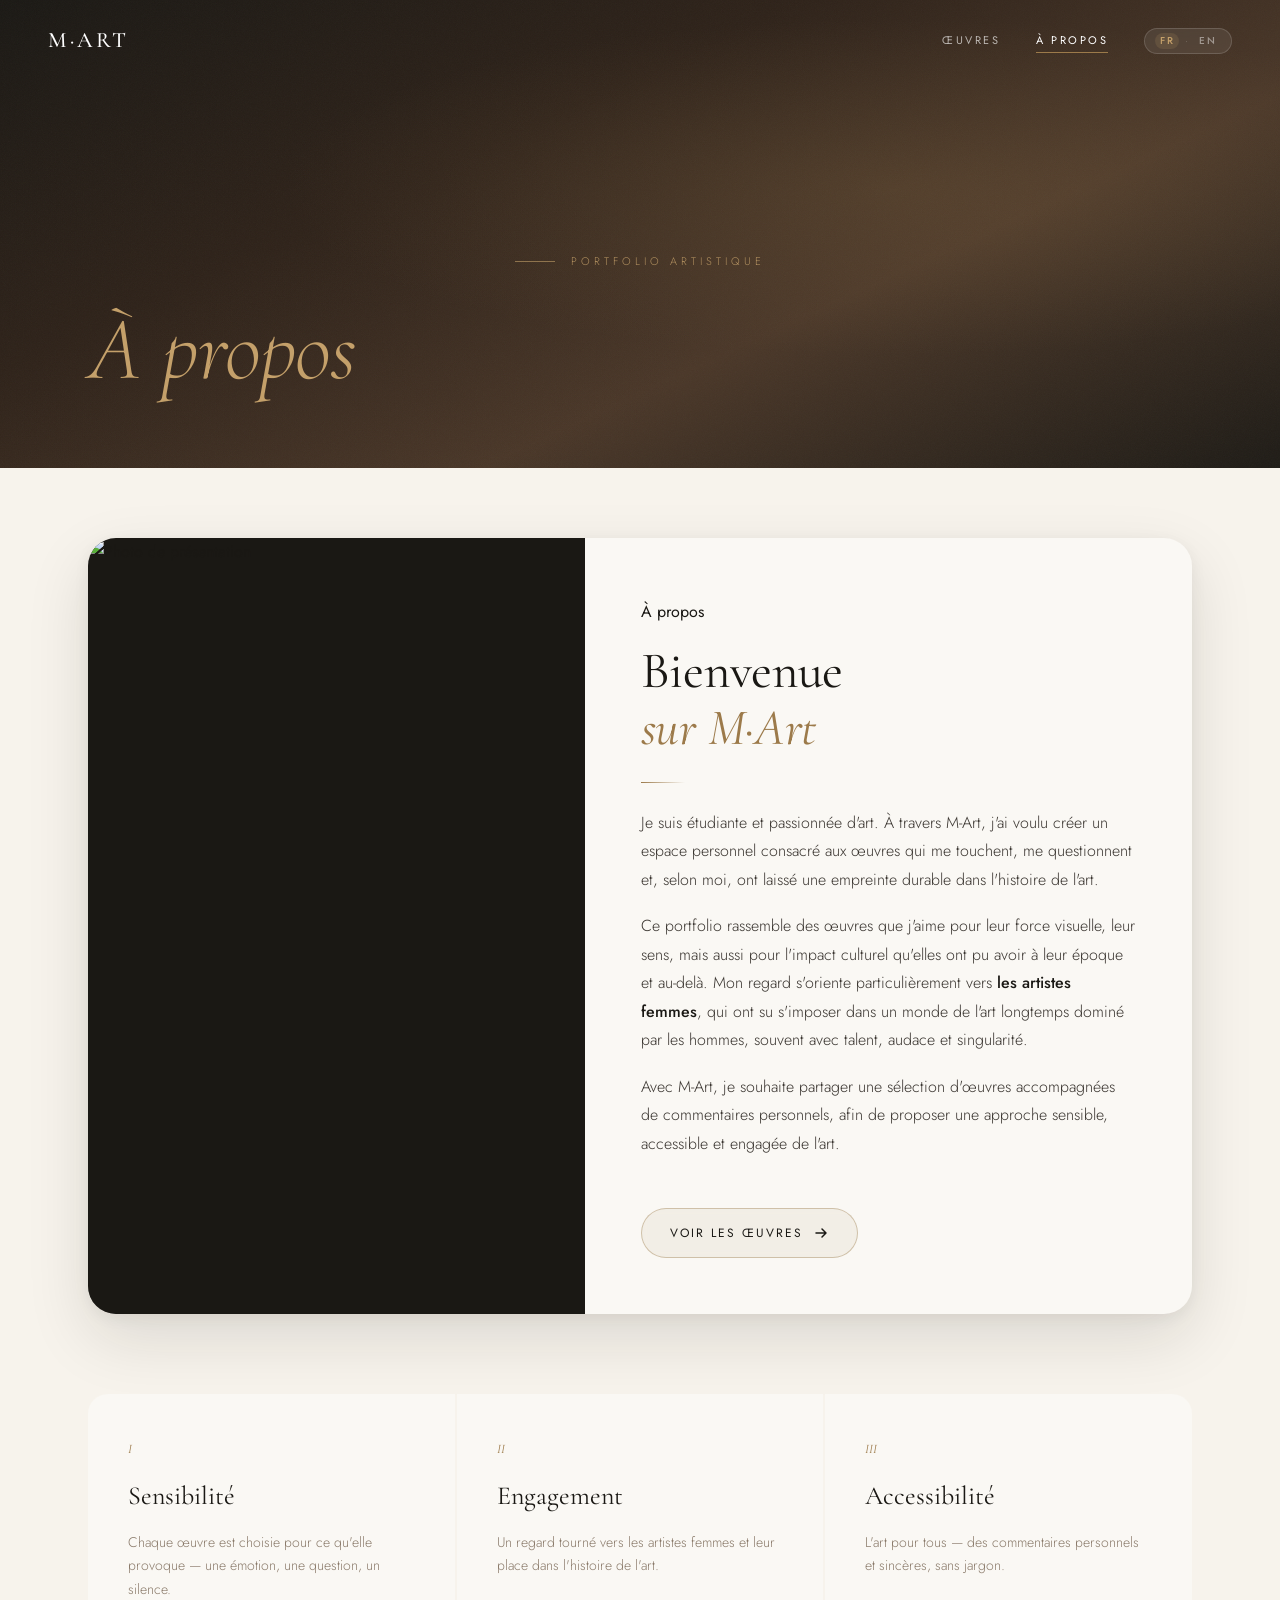
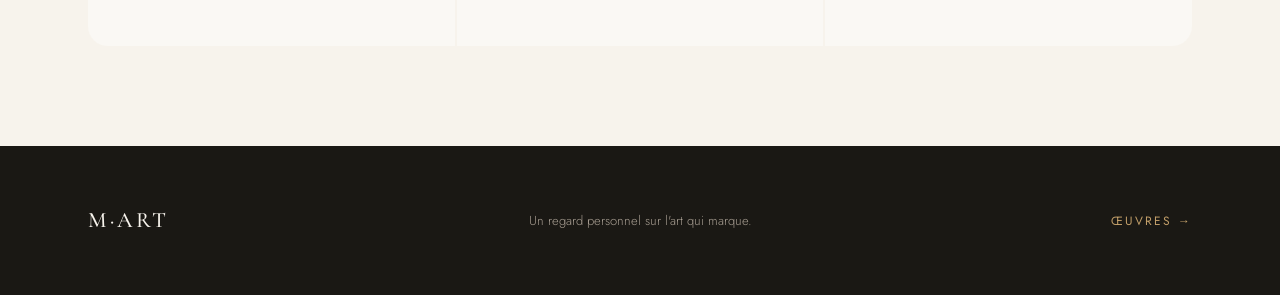
==== commit 9269ae3a: "Update presentation.html" ====
--- a/presentation.html
+++ b/presentation.html
@@ -3,7 +3,7 @@
 <head>
   <meta charset="UTF-8">
   <meta name="viewport" content="width=device-width, initial-scale=1.0">
-  <title>À propos — M·Art</title>
+  <title>M·Art — À propos</title>
   <link rel="preconnect" href="https://fonts.googleapis.com">
   <link rel="preconnect" href="https://fonts.gstatic.com" crossorigin>
   <link href="https://fonts.googleapis.com/css2?family=Cormorant+Garamond:ital,wght@0,300;0,400;0,500;0,600;1,300;1,400;1,500&family=Jost:wght@200;300;400;500&display=swap" rel="stylesheet">
@@ -14,90 +14,169 @@
   <!-- PROGRESS BAR -->
   <div class="progress-bar" id="progressBar"></div>
 
-  <!-- PAGE TRANSITION -->
+  <!-- PAGE TRANSITION OVERLAY -->
   <div class="page-transition" id="pageTransition"></div>
 
   <!-- NAVIGATION -->
   <nav class="nav" id="mainNav">
-    <a href="index.html" class="nav-brand page-link">M·Art</a>
-    <div class="nav-center">
-      <span class="nav-counter">1 œuvre · En cours</span>
-    </div>
-    <div class="nav-links">
-      <a href="index.html" class="nav-link page-link">Œuvres</a>
-      <a href="presentation.html" class="nav-link active">À propos</a>
+    <a href="index.html" class="nav-brand">M·Art</a>
+    <div class="nav-right">
+      <div class="nav-links">
+        <a href="index.html" class="nav-link page-link" data-i18n="nav.works">Œuvres</a>
+        <a href="presentation.html" class="nav-link active" data-i18n="nav.about">À propos</a>
+      </div>
+      <div class="lang-switcher">
+        <button class="lang-btn active" data-lang="fr">FR</button>
+        <span class="lang-sep">·</span>
+        <button class="lang-btn" data-lang="en">EN</button>
+      </div>
     </div>
   </nav>
 
   <!-- PAGE HERO -->
-  <header class="page-hero">
+  <header class="page-hero hero" id="hero">
     <div class="hero-bg"></div>
     <div class="hero-noise"></div>
-    <div class="page-hero-content container">
-      <h1 class="page-hero-title">
-        Un regard<br>
-        <em>personnel</em>
-      </h1>
+    <div class="container" style="width:100%;">
+      <div class="page-hero-content">
+        <div class="hero-eyebrow">
+          <span class="eyebrow-line"></span>
+          <span class="eyebrow-text" data-i18n="about.eyebrow">Portfolio artistique</span>
+        </div>
+        <h1 class="page-hero-title" data-i18n="about.title"><em>À propos</em></h1>
+      </div>
     </div>
   </header>
 
-  <!-- ABOUT SECTION -->
+  <!-- ABOUT CARD -->
   <main class="container">
-    <section class="about-card reveal">
+    <article class="about-card reveal">
       <div class="about-image-wrap">
         <div class="about-image-inner">
           <img src="Photo.Intro.jpeg" alt="Photo de présentation">
         </div>
         <div class="about-image-deco"></div>
       </div>
-
       <div class="about-content">
-        <span class="art-tag-plain">La créatrice</span>
-        <h2 class="about-title">Bienvenue<br>sur <em>M·Art</em></h2>
-
+        <div class="art-meta" style="margin-bottom: 0;">
+          <span class="art-tag-plain" data-i18n="about.tag">À propos</span>
+        </div>
+        <h2 class="about-title" data-i18n="about.heading">Bienvenue<br><em>sur M·Art</em></h2>
         <div class="art-divider"></div>
-
         <div class="about-body">
-          <p>
-            Je suis étudiante et passionnée d'art. À travers M·Art, j'ai voulu créer un espace personnel
-            consacré aux œuvres qui me touchent, me questionnent et, selon moi, ont laissé une empreinte
-            durable dans l'histoire de l'art.
-          </p>
-          <p>
-            Ce portfolio rassemble des œuvres que j'aime pour leur force visuelle, leur sens, mais aussi
-            pour l'impact culturel qu'elles ont pu avoir à leur époque et au-delà.
-          </p>
-          <p>
-            Mon regard s'oriente particulièrement vers les <strong>artistes femmes</strong>, qui ont su s'imposer 
-            dans un monde de l'art longtemps dominé par les hommes — souvent avec talent, audace et singularité.
-          </p>
-          <p>
-            Avec M·Art, je souhaite partager une sélection d'œuvres accompagnées de commentaires personnels,
-            afin de proposer une approche sensible, accessible et engagée de l'art.
-          </p>
-        </div>
-
-        <a href="index.html" class="hero-cta page-link" style="margin-top: 8px;">
-          <span>Voir les œuvres</span>
+          <p data-i18n="about.p1">Je suis étudiante et passionnée d'art. À travers M-Art, j'ai voulu créer un espace personnel consacré aux œuvres qui me touchent, me questionnent et, selon moi, ont laissé une empreinte durable dans l'histoire de l'art.</p>
+          <p data-i18n="about.p2">Ce portfolio rassemble des œuvres que j'aime pour leur force visuelle, leur sens, mais aussi pour l'impact culturel qu'elles ont pu avoir à leur époque et au-delà. Mon regard s'oriente particulièrement vers <strong>les artistes femmes</strong>, qui ont su s'imposer dans un monde de l'art longtemps dominé par les hommes, souvent avec talent, audace et singularité.</p>
+          <p data-i18n="about.p3">Avec M-Art, je souhaite partager une sélection d'œuvres accompagnées de commentaires personnels, afin de proposer une approche sensible, accessible et engagée de l'art.</p>
+        </div>
+        <a href="index.html" class="hero-cta page-link" style="margin-top: 32px; align-self: flex-start;">
+          <span data-i18n="about.cta">Voir les œuvres</span>
           <svg width="16" height="16" viewBox="0 0 16 16" fill="none"><path d="M3 8h10M9 4l4 4-4 4" stroke="currentColor" stroke-width="1.5" stroke-linecap="round" stroke-linejoin="round"/></svg>
         </a>
       </div>
+    </article>
+
+    <!-- VALUES -->
+    <section class="values-section reveal">
+      <div class="values-grid">
+        <div class="value-item">
+          <span class="value-number">I</span>
+          <h4 data-i18n="val1.title">Sensibilité</h4>
+          <p data-i18n="val1.text">Chaque œuvre est choisie pour ce qu'elle provoque — une émotion, une question, un silence.</p>
+        </div>
+        <div class="value-item">
+          <span class="value-number">II</span>
+          <h4 data-i18n="val2.title">Engagement</h4>
+          <p data-i18n="val2.text">Un regard tourné vers les artistes femmes et leur place dans l'histoire de l'art.</p>
+        </div>
+        <div class="value-item">
+          <span class="value-number">III</span>
+          <h4 data-i18n="val3.title">Accessibilité</h4>
+          <p data-i18n="val3.text">L'art pour tous — des commentaires personnels et sincères, sans jargon.</p>
+        </div>
+      </div>
     </section>
-
-
   </main>
 
   <!-- FOOTER -->
   <footer class="site-footer">
     <div class="footer-inner container">
       <p class="footer-brand">M·Art</p>
-      <p class="footer-copy">Un regard personnel sur l'art qui marque.</p>
-      <a href="index.html" class="footer-link page-link">Voir les œuvres →</a>
+      <p class="footer-copy" data-i18n="footer.copy">Un regard personnel sur l'art qui marque.</p>
+      <a href="index.html" class="footer-link page-link" data-i18n="footer.link.back">Œuvres →</a>
     </div>
   </footer>
 
   <script>
-    // === PROGRESS BAR ===
+    // =============================================
+    // TRANSLATIONS
+    // =============================================
+    const i18n = {
+      fr: {
+        'nav.works':       'Œuvres',
+        'nav.about':       'À propos',
+        'about.eyebrow':   'Portfolio artistique',
+        'about.title':     '<em>À propos</em>',
+        'about.tag':       'À propos',
+        'about.heading':   'Bienvenue<br><em>sur M·Art</em>',
+        'about.p1':        'Je suis étudiante et passionnée d\'art. À travers M-Art, j\'ai voulu créer un espace personnel consacré aux œuvres qui me touchent, me questionnent et, selon moi, ont laissé une empreinte durable dans l\'histoire de l\'art.',
+        'about.p2':        'Ce portfolio rassemble des œuvres que j\'aime pour leur force visuelle, leur sens, mais aussi pour l\'impact culturel qu\'elles ont pu avoir à leur époque et au-delà. Mon regard s\'oriente particulièrement vers <strong>les artistes femmes</strong>, qui ont su s\'imposer dans un monde de l\'art longtemps dominé par les hommes, souvent avec talent, audace et singularité.',
+        'about.p3':        'Avec M-Art, je souhaite partager une sélection d\'œuvres accompagnées de commentaires personnels, afin de proposer une approche sensible, accessible et engagée de l\'art.',
+        'about.cta':       'Voir les œuvres',
+        'val1.title':      'Sensibilité',
+        'val1.text':       'Chaque œuvre est choisie pour ce qu\'elle provoque — une émotion, une question, un silence.',
+        'val2.title':      'Engagement',
+        'val2.text':       'Un regard tourné vers les artistes femmes et leur place dans l\'histoire de l\'art.',
+        'val3.title':      'Accessibilité',
+        'val3.text':       'L\'art pour tous — des commentaires personnels et sincères, sans jargon.',
+        'footer.copy':     'Un regard personnel sur l\'art qui marque.',
+        'footer.link.back':'Œuvres →',
+      },
+      en: {
+        'nav.works':       'Works',
+        'nav.about':       'About',
+        'about.eyebrow':   'Artistic portfolio',
+        'about.title':     '<em>About</em>',
+        'about.tag':       'About',
+        'about.heading':   'Welcome<br><em>to M·Art</em>',
+        'about.p1':        'I am a student with a passion for art. Through M-Art, I wanted to create a personal space dedicated to works that move me, question me and, in my view, have left a lasting mark on the history of art.',
+        'about.p2':        'This portfolio brings together works I love for their visual power, their meaning, and the cultural impact they had in their time and beyond. My attention turns especially to <strong>women artists</strong>, who carved their place in an art world long dominated by men — often with talent, boldness and singularity.',
+        'about.p3':        'With M-Art, I want to share a selection of works alongside personal commentary, offering a sensitive, accessible and engaged approach to art.',
+        'about.cta':       'See the works',
+        'val1.title':      'Sensitivity',
+        'val1.text':       'Each work is chosen for what it provokes — an emotion, a question, a silence.',
+        'val2.title':      'Commitment',
+        'val2.text':       'A perspective turned toward women artists and their place in art history.',
+        'val3.title':      'Accessibility',
+        'val3.text':       'Art for everyone — personal, sincere commentary, without jargon.',
+        'footer.copy':     'A personal perspective on art that leaves a mark.',
+        'footer.link.back':'Works →',
+      }
+    };
+
+    // =============================================
+    // LANGUAGE SWITCHER
+    // =============================================
+    function setLang(lang) {
+      document.documentElement.lang = lang;
+      localStorage.setItem('mart-lang', lang);
+      document.title = lang === 'fr' ? 'M·Art — À propos' : 'M·Art — About';
+      document.querySelectorAll('[data-i18n]').forEach(el => {
+        const key = el.dataset.i18n;
+        if (i18n[lang][key] !== undefined) el.innerHTML = i18n[lang][key];
+      });
+      document.querySelectorAll('.lang-btn').forEach(btn => {
+        btn.classList.toggle('active', btn.dataset.lang === lang);
+      });
+    }
+    document.querySelectorAll('.lang-btn').forEach(btn => {
+      btn.addEventListener('click', () => setLang(btn.dataset.lang));
+    });
+    const savedLang = localStorage.getItem('mart-lang') || 'fr';
+    setLang(savedLang);
+
+    // =============================================
+    // PROGRESS BAR
+    // =============================================
     const progressBar = document.getElementById('progressBar');
     window.addEventListener('scroll', () => {
       const scrollTop = window.scrollY;
@@ -105,13 +184,17 @@
       progressBar.style.width = (scrollTop / docHeight * 100) + '%';
     });
 
-    // === REVEAL ===
+    // =============================================
+    // REVEAL ON SCROLL
+    // =============================================
     const observer = new IntersectionObserver((entries) => {
       entries.forEach(e => { if (e.isIntersecting) e.target.classList.add('visible'); });
     }, { threshold: 0.08 });
     document.querySelectorAll('.reveal').forEach(el => observer.observe(el));
 
-    // === PAGE TRANSITIONS ===
+    // =============================================
+    // PAGE TRANSITIONS
+    // =============================================
     const overlay = document.getElementById('pageTransition');
     document.querySelectorAll('a.page-link').forEach(link => {
       link.addEventListener('click', (e) => {
@@ -122,9 +205,11 @@
         setTimeout(() => { window.location.href = href; }, 380);
       });
     });
-    window.addEventListener('pageshow', () => overlay.classList.remove('active'));
-
-    // === NAV SCROLL ===
+    window.addEventListener('pageshow', () => { overlay.classList.remove('active'); });
+
+    // =============================================
+    // NAV SCROLL
+    // =============================================
     const nav = document.getElementById('mainNav');
     window.addEventListener('scroll', () => {
       nav.classList.toggle('scrolled', window.scrollY > 60);
--- a/style.css
+++ b/style.css
@@ -32,11 +32,11 @@
   color: var(--charcoal);
   line-height: 1.7;
   -webkit-font-smoothing: antialiased;
-  cursor: url("cedre.png") 18 18, auto;
+  cursor: url("[data-uri]") 20 38, auto;
 }
 
 a, button {
-  cursor: url("cedre.png") 18 18, pointer;
+  cursor: url("[data-uri]") 20 38, pointer;
 }
 
 /* === PROGRESS BAR === */
@@ -96,20 +96,12 @@
 }
 .nav.scrolled .nav-brand { color: var(--charcoal); }
 
-.nav-center {
-  position: absolute;
-  left: 50%;
-  transform: translateX(-50%);
-}
-.nav-counter {
-  font-size: 11px;
-  font-weight: 300;
-  letter-spacing: 2px;
-  text-transform: uppercase;
-  color: rgba(220,200,165,0.82);
-  transition: color 0.35s ease;
-}
-.nav.scrolled .nav-counter { color: var(--taupe); }
+/* Nav right: links + lang switcher ensemble */
+.nav-right {
+  display: flex;
+  align-items: center;
+  gap: 36px;
+}
 
 .nav-links { display: flex; gap: 36px; }
 
@@ -139,6 +131,61 @@
 .nav-link:hover::after,
 .nav-link.active::after { width: 100%; }
 
+/* === LANGUAGE SWITCHER === */
+.lang-switcher {
+  display: flex;
+  align-items: center;
+  gap: 6px;
+  background: rgba(255,255,255,0.08);
+  border: 1px solid rgba(255,255,255,0.15);
+  border-radius: 999px;
+  padding: 4px 10px;
+  backdrop-filter: blur(4px);
+  transition: background 0.35s, border-color 0.35s;
+}
+.nav.scrolled .lang-switcher {
+  background: rgba(156,122,74,0.07);
+  border-color: rgba(156,122,74,0.25);
+}
+
+.lang-btn {
+  background: none;
+  border: none;
+  padding: 3px 5px;
+  font-family: var(--font-body);
+  font-size: 10px;
+  font-weight: 500;
+  letter-spacing: 1.5px;
+  text-transform: uppercase;
+  color: rgba(255,255,255,0.45);
+  border-radius: 999px;
+  transition: color 0.25s, background 0.25s;
+  line-height: 1;
+}
+.nav.scrolled .lang-btn { color: var(--taupe-lt); }
+
+.lang-btn.active {
+  color: var(--gold-light);
+  background: rgba(196,160,106,0.15);
+}
+.nav.scrolled .lang-btn.active {
+  color: var(--gold);
+  background: rgba(156,122,74,0.12);
+}
+.lang-btn:hover:not(.active) {
+  color: rgba(255,255,255,0.8);
+}
+.nav.scrolled .lang-btn:hover:not(.active) { color: var(--charcoal); }
+
+.lang-sep {
+  font-size: 10px;
+  color: rgba(255,255,255,0.2);
+  line-height: 1;
+  transition: color 0.35s;
+  pointer-events: none;
+}
+.nav.scrolled .lang-sep { color: rgba(156,122,74,0.3); }
+
 /* === HERO === */
 .hero {
   position: relative;
@@ -201,20 +248,11 @@
   font-weight: 300;
   line-height: 1.04;
   color: var(--ivory);
-  margin-bottom: 28px;
+  margin-bottom: 44px;
   letter-spacing: -0.5px;
   animation: fadeUp 1.1s 0.18s cubic-bezier(0.22,1,0.36,1) both;
 }
 .hero-title em { font-style: italic; color: var(--gold-light); }
-
-.hero-sub {
-  font-size: 17px;
-  font-weight: 300;
-  color: rgba(247,243,236,0.65);
-  max-width: 540px;
-  margin: 0 auto 44px;
-  animation: fadeUp 1.1s 0.26s cubic-bezier(0.22,1,0.36,1) both;
-}
 
 .hero-cta {
   display: inline-flex;
@@ -245,7 +283,7 @@
 }
 .about-content .hero-cta:hover { background: rgba(156,122,74,0.16); }
 
-/* === HERO SCROLL — centré en bas === */
+/* === HERO SCROLL === */
 .hero-scroll {
   position: absolute;
   left: 50%;
@@ -464,16 +502,6 @@
 
 .art-meta { display: flex; align-items: center; gap: 14px; margin-bottom: 18px; }
 
-/* Tag discret — texte simple, pas de bouton */
-.art-tag-plain {
-  font-size: 11px;
-  font-weight: 400;
-  letter-spacing: 2.5px;
-  text-transform: uppercase;
-  color: var(--gold);
-}
-
-/* Gardé pour page à propos */
 .art-tag {
   display: inline-block;
   padding: 5px 14px;
@@ -622,7 +650,7 @@
 }
 .about-image-wrap { position: relative; min-height: 600px; background: var(--charcoal); overflow: hidden; }
 .about-image-inner { position: absolute; inset: 0; }
-.about-image-inner img { width: 100%; height: 100%; object-fit: cover; object-position: center 20%; display: block; }
+.about-image-inner img { width: 100%; height: 100%; object-fit: cover; object-position: top center; display: block; }
 .about-image-deco {
   position: absolute; bottom: 0; left: 0; right: 0; height: 220px;
   background: linear-gradient(to top, rgba(26,24,20,0.55) 0%, transparent 100%);
@@ -668,10 +696,10 @@
 @media (max-width: 980px) {
   .nav { padding: 16px 24px; }
   .nav.scrolled { padding: 12px 24px; }
-  .nav-center { display: none; }
+  .nav-right { gap: 20px; }
+  .nav-links { gap: 18px; }
   .container { padding: 0 24px; }
   .hero, .page-hero { padding-left: 24px; padding-right: 24px; }
-  .hero-scroll { right: 20px; }
   .art-card, .about-card { grid-template-columns: 1fr; }
   .art-image-wrap, .about-image-wrap { min-height: 320px; position: relative; }
   .art-content, .about-content { padding: 36px 28px; }
@@ -684,5 +712,6 @@
 
 @media (max-width: 600px) {
   .hero-title { font-size: 46px; }
-  .nav-links { gap: 18px; }
-}
+  .nav-links { gap: 14px; }
+  .lang-switcher { padding: 3px 8px; }
+}
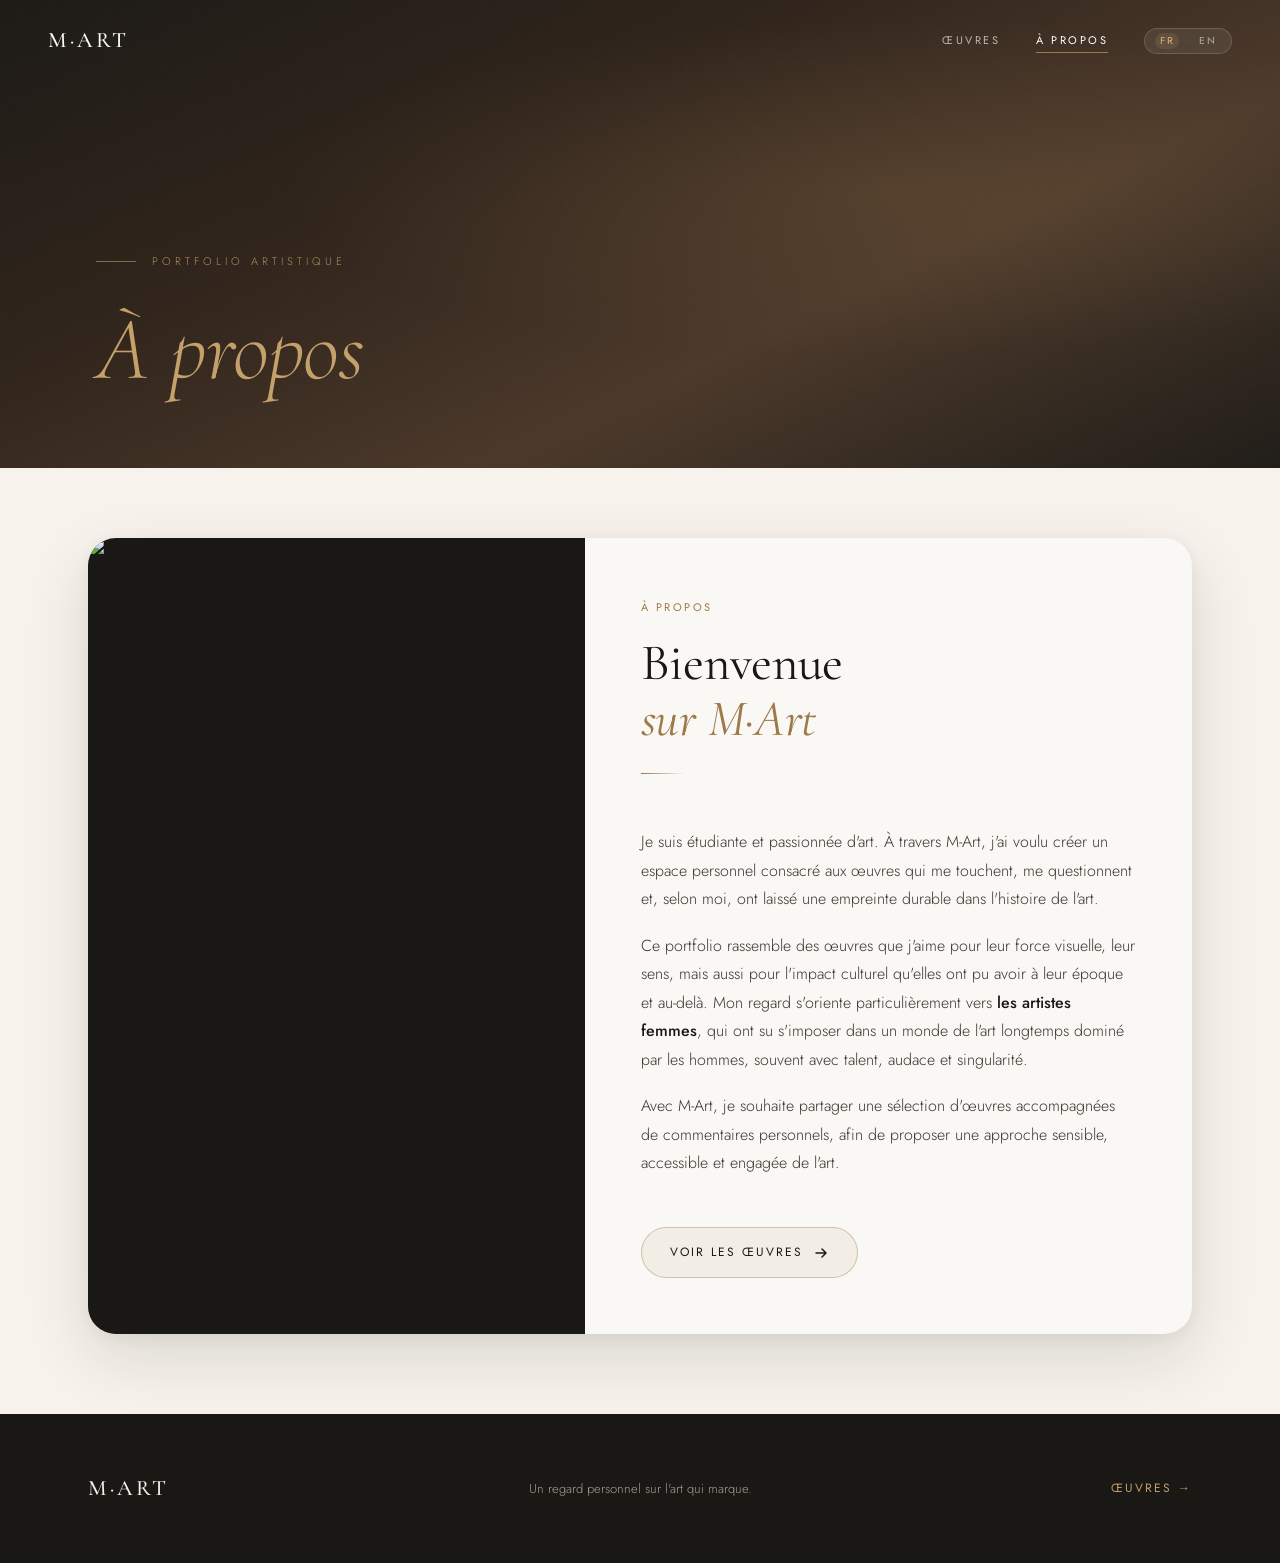
==== commit 319b8809: "Update presentation.html" ====
--- a/presentation.html
+++ b/presentation.html
@@ -48,7 +48,7 @@
     </div>
   </header>
 
-  <!-- ABOUT CARD -->
+  <!-- ABOUT CARD — centré -->
   <main class="container">
     <article class="about-card reveal">
       <div class="about-image-wrap">
@@ -74,27 +74,6 @@
         </a>
       </div>
     </article>
-
-    <!-- VALUES -->
-    <section class="values-section reveal">
-      <div class="values-grid">
-        <div class="value-item">
-          <span class="value-number">I</span>
-          <h4 data-i18n="val1.title">Sensibilité</h4>
-          <p data-i18n="val1.text">Chaque œuvre est choisie pour ce qu'elle provoque — une émotion, une question, un silence.</p>
-        </div>
-        <div class="value-item">
-          <span class="value-number">II</span>
-          <h4 data-i18n="val2.title">Engagement</h4>
-          <p data-i18n="val2.text">Un regard tourné vers les artistes femmes et leur place dans l'histoire de l'art.</p>
-        </div>
-        <div class="value-item">
-          <span class="value-number">III</span>
-          <h4 data-i18n="val3.title">Accessibilité</h4>
-          <p data-i18n="val3.text">L'art pour tous — des commentaires personnels et sincères, sans jargon.</p>
-        </div>
-      </div>
-    </section>
   </main>
 
   <!-- FOOTER -->
@@ -112,44 +91,32 @@
     // =============================================
     const i18n = {
       fr: {
-        'nav.works':       'Œuvres',
-        'nav.about':       'À propos',
-        'about.eyebrow':   'Portfolio artistique',
-        'about.title':     '<em>À propos</em>',
-        'about.tag':       'À propos',
-        'about.heading':   'Bienvenue<br><em>sur M·Art</em>',
-        'about.p1':        'Je suis étudiante et passionnée d\'art. À travers M-Art, j\'ai voulu créer un espace personnel consacré aux œuvres qui me touchent, me questionnent et, selon moi, ont laissé une empreinte durable dans l\'histoire de l\'art.',
-        'about.p2':        'Ce portfolio rassemble des œuvres que j\'aime pour leur force visuelle, leur sens, mais aussi pour l\'impact culturel qu\'elles ont pu avoir à leur époque et au-delà. Mon regard s\'oriente particulièrement vers <strong>les artistes femmes</strong>, qui ont su s\'imposer dans un monde de l\'art longtemps dominé par les hommes, souvent avec talent, audace et singularité.',
-        'about.p3':        'Avec M-Art, je souhaite partager une sélection d\'œuvres accompagnées de commentaires personnels, afin de proposer une approche sensible, accessible et engagée de l\'art.',
-        'about.cta':       'Voir les œuvres',
-        'val1.title':      'Sensibilité',
-        'val1.text':       'Chaque œuvre est choisie pour ce qu\'elle provoque — une émotion, une question, un silence.',
-        'val2.title':      'Engagement',
-        'val2.text':       'Un regard tourné vers les artistes femmes et leur place dans l\'histoire de l\'art.',
-        'val3.title':      'Accessibilité',
-        'val3.text':       'L\'art pour tous — des commentaires personnels et sincères, sans jargon.',
-        'footer.copy':     'Un regard personnel sur l\'art qui marque.',
-        'footer.link.back':'Œuvres →',
+        'nav.works':        'Œuvres',
+        'nav.about':        'À propos',
+        'about.eyebrow':    'Portfolio artistique',
+        'about.title':      '<em>À propos</em>',
+        'about.tag':        'À propos',
+        'about.heading':    'Bienvenue<br><em>sur M·Art</em>',
+        'about.p1':         'Je suis étudiante et passionnée d\'art. À travers M-Art, j\'ai voulu créer un espace personnel consacré aux œuvres qui me touchent, me questionnent et, selon moi, ont laissé une empreinte durable dans l\'histoire de l\'art.',
+        'about.p2':         'Ce portfolio rassemble des œuvres que j\'aime pour leur force visuelle, leur sens, mais aussi pour l\'impact culturel qu\'elles ont pu avoir à leur époque et au-delà. Mon regard s\'oriente particulièrement vers <strong>les artistes femmes</strong>, qui ont su s\'imposer dans un monde de l\'art longtemps dominé par les hommes, souvent avec talent, audace et singularité.',
+        'about.p3':         'Avec M-Art, je souhaite partager une sélection d\'œuvres accompagnées de commentaires personnels, afin de proposer une approche sensible, accessible et engagée de l\'art.',
+        'about.cta':        'Voir les œuvres',
+        'footer.copy':      'Un regard personnel sur l\'art qui marque.',
+        'footer.link.back': 'Œuvres →',
       },
       en: {
-        'nav.works':       'Works',
-        'nav.about':       'About',
-        'about.eyebrow':   'Artistic portfolio',
-        'about.title':     '<em>About</em>',
-        'about.tag':       'About',
-        'about.heading':   'Welcome<br><em>to M·Art</em>',
-        'about.p1':        'I am a student with a passion for art. Through M-Art, I wanted to create a personal space dedicated to works that move me, question me and, in my view, have left a lasting mark on the history of art.',
-        'about.p2':        'This portfolio brings together works I love for their visual power, their meaning, and the cultural impact they had in their time and beyond. My attention turns especially to <strong>women artists</strong>, who carved their place in an art world long dominated by men — often with talent, boldness and singularity.',
-        'about.p3':        'With M-Art, I want to share a selection of works alongside personal commentary, offering a sensitive, accessible and engaged approach to art.',
-        'about.cta':       'See the works',
-        'val1.title':      'Sensitivity',
-        'val1.text':       'Each work is chosen for what it provokes — an emotion, a question, a silence.',
-        'val2.title':      'Commitment',
-        'val2.text':       'A perspective turned toward women artists and their place in art history.',
-        'val3.title':      'Accessibility',
-        'val3.text':       'Art for everyone — personal, sincere commentary, without jargon.',
-        'footer.copy':     'A personal perspective on art that leaves a mark.',
-        'footer.link.back':'Works →',
+        'nav.works':        'Works',
+        'nav.about':        'About',
+        'about.eyebrow':    'Artistic portfolio',
+        'about.title':      '<em>About</em>',
+        'about.tag':        'About',
+        'about.heading':    'Welcome<br><em>to M·Art</em>',
+        'about.p1':         'I am a student with a passion for art. Through M-Art, I wanted to create a personal space dedicated to works that move me, question me and, in my view, have left a lasting mark on the history of art.',
+        'about.p2':         'This portfolio brings together works I love for their visual power, their meaning, and the cultural impact they had in their time and beyond. My attention turns especially to <strong>women artists</strong>, who carved their place in an art world long dominated by men — often with talent, boldness and singularity.',
+        'about.p3':         'With M-Art, I want to share a selection of works alongside personal commentary, offering a sensitive, accessible and engaged approach to art.',
+        'about.cta':        'See the works',
+        'footer.copy':      'A personal perspective on art that leaves a mark.',
+        'footer.link.back': 'Works →',
       }
     };
 
--- a/style.css
+++ b/style.css
@@ -1,6 +1,5 @@
 /* =============================================
    M-ART — Style éditorial haut de gamme v2
-   Fix scroll bug + toutes les nouvelles features
 ============================================= */
 
 *, *::before, *::after { box-sizing: border-box; margin: 0; padding: 0; }
@@ -60,10 +59,7 @@
   pointer-events: none;
   transition: opacity 0.38s ease;
 }
-.page-transition.active {
-  opacity: 1;
-  pointer-events: all;
-}
+.page-transition.active { opacity: 1; pointer-events: all; }
 
 /* === NAVIGATION === */
 .nav {
@@ -96,13 +92,11 @@
 }
 .nav.scrolled .nav-brand { color: var(--charcoal); }
 
-/* Nav right: links + lang switcher ensemble */
 .nav-right {
   display: flex;
   align-items: center;
   gap: 36px;
 }
-
 .nav-links { display: flex; gap: 36px; }
 
 .nav-link {
@@ -124,12 +118,9 @@
   background: var(--gold);
   transition: width 0.3s;
 }
-.nav-link:hover,
-.nav-link.active { color: white; }
-.nav.scrolled .nav-link:hover,
-.nav.scrolled .nav-link.active { color: var(--charcoal); }
-.nav-link:hover::after,
-.nav-link.active::after { width: 100%; }
+.nav-link:hover, .nav-link.active { color: white; }
+.nav.scrolled .nav-link:hover, .nav.scrolled .nav-link.active { color: var(--charcoal); }
+.nav-link:hover::after, .nav-link.active::after { width: 100%; }
 
 /* === LANGUAGE SWITCHER === */
 .lang-switcher {
@@ -147,7 +138,6 @@
   background: rgba(156,122,74,0.07);
   border-color: rgba(156,122,74,0.25);
 }
-
 .lang-btn {
   background: none;
   border: none;
@@ -163,20 +153,10 @@
   line-height: 1;
 }
 .nav.scrolled .lang-btn { color: var(--taupe-lt); }
-
-.lang-btn.active {
-  color: var(--gold-light);
-  background: rgba(196,160,106,0.15);
-}
-.nav.scrolled .lang-btn.active {
-  color: var(--gold);
-  background: rgba(156,122,74,0.12);
-}
-.lang-btn:hover:not(.active) {
-  color: rgba(255,255,255,0.8);
-}
+.lang-btn.active { color: var(--gold-light); background: rgba(196,160,106,0.15); }
+.nav.scrolled .lang-btn.active { color: var(--gold); background: rgba(156,122,74,0.12); }
+.lang-btn:hover:not(.active) { color: rgba(255,255,255,0.8); }
 .nav.scrolled .lang-btn:hover:not(.active) { color: var(--charcoal); }
-
 .lang-sep {
   font-size: 10px;
   color: rgba(255,255,255,0.2);
@@ -196,7 +176,6 @@
   overflow: hidden;
   padding: 120px 48px 100px;
 }
-
 .hero-bg {
   position: absolute; inset: 0;
   background:
@@ -204,7 +183,6 @@
     radial-gradient(ellipse 60% 80% at 20% 70%, rgba(46,34,25,0.12) 0%, transparent 60%),
     linear-gradient(155deg, #1a1814 0%, #2e2219 35%, #4a3728 65%, #1e1b16 100%);
 }
-
 .hero-noise {
   position: absolute; inset: 0;
   opacity: 0.04;
@@ -212,12 +190,7 @@
   background-size: 200px;
   pointer-events: none;
 }
-
-.hero-parallax-img {
-  position: absolute; inset: 0;
-  will-change: transform;
-}
-
+.hero-parallax-img { position: absolute; inset: 0; will-change: transform; }
 .hero-content {
   position: relative;
   z-index: 2;
@@ -225,12 +198,10 @@
   text-align: center;
   animation: fadeUp 1.1s cubic-bezier(0.22,1,0.36,1) both;
 }
-
 @keyframes fadeUp {
   from { opacity: 0; transform: translateY(28px); }
   to   { opacity: 1; transform: translateY(0); }
 }
-
 .hero-eyebrow {
   display: flex;
   align-items: center;
@@ -283,48 +254,19 @@
 }
 .about-content .hero-cta:hover { background: rgba(156,122,74,0.16); }
 
-/* === HERO SCROLL === */
-.hero-scroll {
-  position: absolute;
-  left: 50%;
-  transform: translateX(-50%);
-  bottom: 40px;
-  display: flex;
-  flex-direction: column;
-  align-items: center;
-  gap: 10px;
-  color: rgba(220,190,140,0.75);
-  font-size: 9px;
-  letter-spacing: 3.5px;
-  text-transform: uppercase;
-  z-index: 2;
-  animation: fadeUp 1.4s 0.7s ease both;
-}
-.scroll-line {
-  width: 1px;
-  height: 50px;
-  background: linear-gradient(to bottom, rgba(220,190,140,0.75), transparent);
-  animation: scrollPulse 2.5s ease-in-out infinite;
-}
-@keyframes scrollPulse {
-  0%,100% { transform: scaleY(1); opacity: 0.75; }
-  50%      { transform: scaleY(1.15); opacity: 1; }
-}
-
 /* === PAGE HERO === */
 .page-hero {
-  position: relative;
-  min-height: 52vh;
-  display: flex;
-  align-items: flex-end;
-  padding: 0 0 70px;
-  overflow: hidden;
+  min-height: 52vh !important;
+  align-items: flex-end !important;
+  justify-content: flex-start !important;
+  padding-bottom: 70px !important;
 }
 .page-hero-content {
   position: relative;
   z-index: 2;
   animation: fadeUp 1s cubic-bezier(0.22,1,0.36,1) both;
 }
+.page-hero .hero-eyebrow { justify-content: flex-start; }
 .page-hero-title {
   font-family: var(--font-display);
   font-size: clamp(52px, 7vw, 90px);
@@ -337,10 +279,7 @@
 .page-hero-title em { font-style: italic; color: var(--gold-light); }
 
 /* === QUOTE SECTION === */
-.quote-section {
-  background: var(--charcoal);
-  padding: 64px 0;
-}
+.quote-section { background: var(--charcoal); padding: 64px 0; }
 .quote-inner {
   display: flex;
   flex-direction: column;
@@ -389,9 +328,8 @@
 .section-label { display: flex; align-items: baseline; gap: 14px; }
 .label-number { font-family: var(--font-display); font-size: 13px; color: var(--gold); letter-spacing: 1px; }
 .label-text { font-size: 11px; font-weight: 400; letter-spacing: 3px; text-transform: uppercase; color: var(--taupe); }
-.section-heading { font-family: var(--font-display); font-size: clamp(32px, 4vw, 52px); font-weight: 400; letter-spacing: -0.3px; }
-
-/* === REVEAL ANIMATION === */
+
+/* === REVEAL === */
 .reveal {
   opacity: 0;
   transform: translateY(28px);
@@ -409,7 +347,6 @@
   box-shadow: var(--shadow-card);
   margin-bottom: 80px;
 }
-
 .art-card--placeholder { opacity: 0.75; }
 
 .art-image-wrap {
@@ -418,10 +355,7 @@
   min-height: 560px;
   overflow: hidden;
 }
-
-.art-image-inner {
-  position: absolute; inset: 0; overflow: hidden;
-}
+.art-image-inner { position: absolute; inset: 0; overflow: hidden; }
 .art-image-inner img {
   width: 100%; height: 100%;
   object-fit: cover;
@@ -430,7 +364,6 @@
 }
 .art-card:hover .art-image-inner img { transform: scale(1.04); }
 
-/* Focus button */
 .focus-btn {
   position: absolute;
   top: 18px; right: 18px;
@@ -464,23 +397,6 @@
 }
 .caption-dot { opacity: 0.4; }
 
-/* Color palette */
-.color-palette {
-  position: absolute;
-  bottom: 18px; right: 18px;
-  display: flex;
-  gap: 6px;
-  z-index: 4;
-}
-.palette-dot {
-  width: 20px; height: 20px;
-  border-radius: 50%;
-  border: 2px solid rgba(255,255,255,0.25);
-  box-shadow: 0 2px 8px rgba(0,0,0,0.3);
-  transition: transform 0.2s;
-}
-.palette-dot:hover { transform: scale(1.25); }
-
 /* Placeholder */
 .placeholder-image {
   display: flex; align-items: center; justify-content: center;
@@ -502,6 +418,16 @@
 
 .art-meta { display: flex; align-items: center; gap: 14px; margin-bottom: 18px; }
 
+/* === TAG — texte simple, pas de bouton === */
+.art-tag-plain {
+  font-size: 11px;
+  font-weight: 400;
+  letter-spacing: 2.5px;
+  text-transform: uppercase;
+  color: var(--gold);
+}
+
+/* Gardé pour page à propos uniquement */
 .art-tag {
   display: inline-block;
   padding: 5px 14px;
@@ -514,6 +440,7 @@
   letter-spacing: 2px;
   text-transform: uppercase;
 }
+
 .art-date { font-size: 12px; font-weight: 300; color: var(--taupe); letter-spacing: 1px; }
 
 .art-title {
@@ -526,7 +453,6 @@
   letter-spacing: -0.3px;
 }
 .art-title em { font-style: italic; color: var(--gold); }
-
 .art-artist { font-size: 13px; font-weight: 300; color: var(--taupe); letter-spacing: 0.5px; }
 
 .art-divider {
@@ -538,7 +464,6 @@
 /* === TABS === */
 .tabs {
   display: flex;
-  gap: 0;
   border-bottom: 1px solid var(--ivory-2);
   margin-bottom: 22px;
 }
@@ -566,7 +491,6 @@
 }
 .tab.active { color: var(--charcoal); }
 .tab.active::after { width: 100%; }
-
 .tab-content { display: none; }
 .tab-content.active { display: block; animation: fadeUp 0.4s ease both; }
 .tab-content p { font-size: 15.5px; font-weight: 300; color: #3a3530; margin-bottom: 16px; line-height: 1.78; }
@@ -581,7 +505,6 @@
   justify-content: space-between;
 }
 .art-number { font-family: var(--font-display); font-size: 13px; font-style: italic; color: var(--taupe-lt); letter-spacing: 1px; }
-
 .next-artwork {
   display: inline-flex;
   align-items: center;
@@ -666,6 +589,7 @@
   letter-spacing: -0.3px;
 }
 .about-title em { font-style: italic; color: var(--gold); }
+.about-body { margin-top: 28px; }
 .about-body p { font-size: 16px; font-weight: 300; color: #3a3530; margin-bottom: 18px; line-height: 1.78; }
 .about-body strong { font-weight: 500; color: var(--charcoal); }
 
@@ -699,7 +623,7 @@
   .nav-right { gap: 20px; }
   .nav-links { gap: 18px; }
   .container { padding: 0 24px; }
-  .hero, .page-hero { padding-left: 24px; padding-right: 24px; }
+  .hero { padding-left: 24px; padding-right: 24px; }
   .art-card, .about-card { grid-template-columns: 1fr; }
   .art-image-wrap, .about-image-wrap { min-height: 320px; position: relative; }
   .art-content, .about-content { padding: 36px 28px; }
@@ -709,7 +633,6 @@
   .value-item:last-child  { border-radius: 0 0 20px 20px; }
   .footer-inner { flex-direction: column; gap: 16px; text-align: center; }
 }
-
 @media (max-width: 600px) {
   .hero-title { font-size: 46px; }
   .nav-links { gap: 14px; }
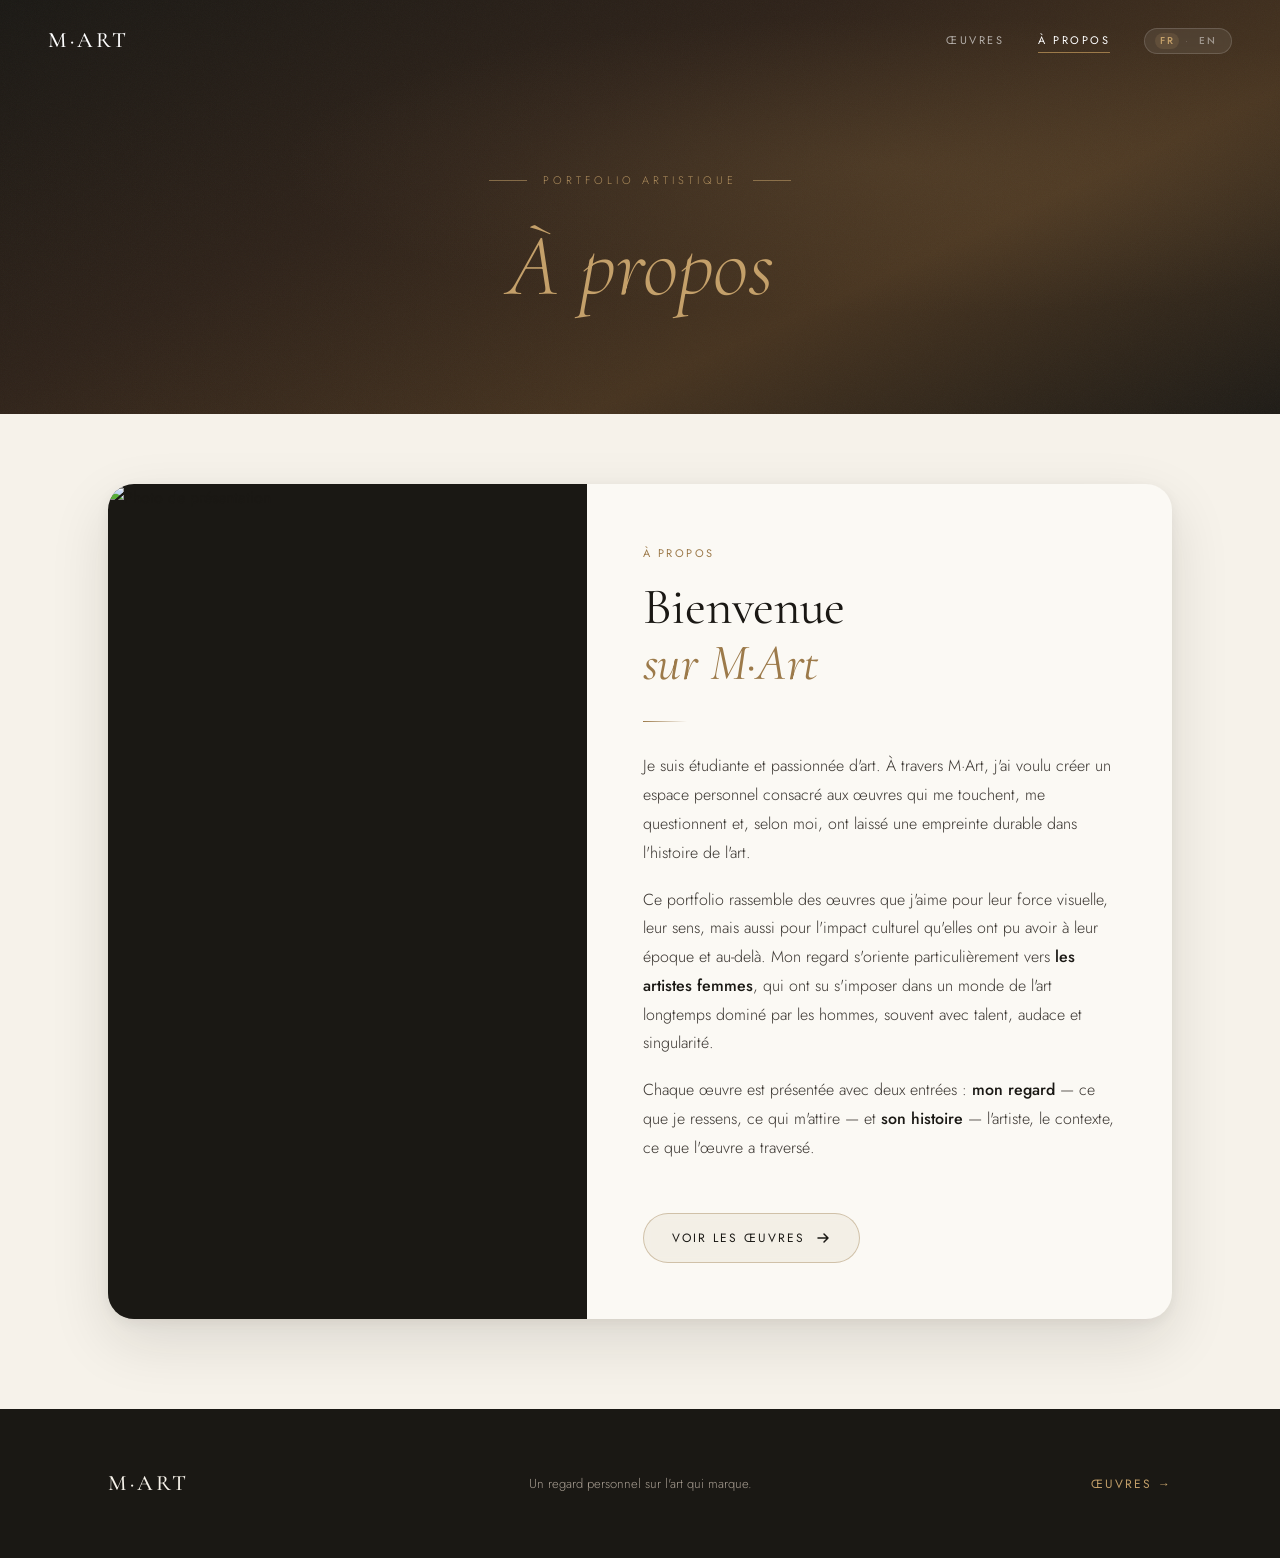
==== commit 3346f82e: "Enhance presentation.html with meta tags and accessibility" ====
--- a/presentation.html
+++ b/presentation.html
@@ -4,6 +4,16 @@
   <meta charset="UTF-8">
   <meta name="viewport" content="width=device-width, initial-scale=1.0">
   <title>M·Art — À propos</title>
+  <meta name="description" content="M·Art — qui je suis, et pourquoi ce portfolio d'art personnel, tourné notamment vers les artistes femmes.">
+  <meta name="theme-color" content="#1a1814">
+
+  <meta property="og:type" content="website">
+  <meta property="og:title" content="M·Art — À propos">
+  <meta property="og:description" content="Un regard personnel sur l'art qui marque.">
+  <meta property="og:image" content="https://flambardgautier-wq.github.io/M-Art/lady.png">
+
+  <link rel="icon" href="data:image/svg+xml,%3Csvg xmlns='http://www.w3.org/2000/svg' viewBox='0 0 64 64'%3E%3Crect width='64' height='64' rx='14' fill='%231a1814'/%3E%3Ctext x='32' y='44' font-family='Georgia,serif' font-size='34' font-style='italic' fill='%23c4a06a' text-anchor='middle'%3EM%3C/text%3E%3C/svg%3E">
+
   <link rel="preconnect" href="https://fonts.googleapis.com">
   <link rel="preconnect" href="https://fonts.gstatic.com" crossorigin>
   <link href="https://fonts.googleapis.com/css2?family=Cormorant+Garamond:ital,wght@0,300;0,400;0,500;0,600;1,300;1,400;1,500&family=Jost:wght@200;300;400;500&display=swap" rel="stylesheet">
@@ -11,44 +21,40 @@
 </head>
 <body>
 
-  <!-- PROGRESS BAR -->
   <div class="progress-bar" id="progressBar"></div>
-
-  <!-- PAGE TRANSITION OVERLAY -->
   <div class="page-transition" id="pageTransition"></div>
 
   <!-- NAVIGATION -->
   <nav class="nav" id="mainNav">
-    <a href="index.html" class="nav-brand">M·Art</a>
+    <a href="index.html" class="nav-brand page-link">M·Art</a>
     <div class="nav-right">
       <div class="nav-links">
         <a href="index.html" class="nav-link page-link" data-i18n="nav.works">Œuvres</a>
         <a href="presentation.html" class="nav-link active" data-i18n="nav.about">À propos</a>
       </div>
       <div class="lang-switcher">
-        <button class="lang-btn active" data-lang="fr">FR</button>
+        <button class="lang-btn active" data-lang="fr" aria-label="Français">FR</button>
         <span class="lang-sep">·</span>
-        <button class="lang-btn" data-lang="en">EN</button>
+        <button class="lang-btn" data-lang="en" aria-label="English">EN</button>
       </div>
     </div>
   </nav>
 
-  <!-- PAGE HERO -->
-  <header class="page-hero hero" id="hero">
+  <!-- EN-TÊTE DE PAGE -->
+  <header class="page-hero">
     <div class="hero-bg"></div>
     <div class="hero-noise"></div>
-    <div class="container" style="width:100%;">
-      <div class="page-hero-content">
-        <div class="hero-eyebrow">
-          <span class="eyebrow-line"></span>
-          <span class="eyebrow-text" data-i18n="about.eyebrow">Portfolio artistique</span>
-        </div>
-        <h1 class="page-hero-title" data-i18n="about.title"><em>À propos</em></h1>
+    <div class="page-hero-content">
+      <div class="hero-eyebrow">
+        <span class="eyebrow-line"></span>
+        <span class="eyebrow-text" data-i18n="about.eyebrow">Portfolio artistique</span>
+        <span class="eyebrow-line"></span>
       </div>
+      <h1 class="page-hero-title" data-i18n="about.title"><em>À propos</em></h1>
     </div>
   </header>
 
-  <!-- ABOUT CARD — centré -->
+  <!-- CARTE À PROPOS -->
   <main class="container">
     <article class="about-card reveal">
       <div class="about-image-wrap">
@@ -58,19 +64,17 @@
         <div class="about-image-deco"></div>
       </div>
       <div class="about-content">
-        <div class="art-meta" style="margin-bottom: 0;">
-          <span class="art-tag-plain" data-i18n="about.tag">À propos</span>
-        </div>
+        <span class="art-tag-plain" data-i18n="about.tag">À propos</span>
         <h2 class="about-title" data-i18n="about.heading">Bienvenue<br><em>sur M·Art</em></h2>
         <div class="art-divider"></div>
         <div class="about-body">
-          <p data-i18n="about.p1">Je suis étudiante et passionnée d'art. À travers M-Art, j'ai voulu créer un espace personnel consacré aux œuvres qui me touchent, me questionnent et, selon moi, ont laissé une empreinte durable dans l'histoire de l'art.</p>
+          <p data-i18n="about.p1">Je suis étudiante et passionnée d'art. À travers M·Art, j'ai voulu créer un espace personnel consacré aux œuvres qui me touchent, me questionnent et, selon moi, ont laissé une empreinte durable dans l'histoire de l'art.</p>
           <p data-i18n="about.p2">Ce portfolio rassemble des œuvres que j'aime pour leur force visuelle, leur sens, mais aussi pour l'impact culturel qu'elles ont pu avoir à leur époque et au-delà. Mon regard s'oriente particulièrement vers <strong>les artistes femmes</strong>, qui ont su s'imposer dans un monde de l'art longtemps dominé par les hommes, souvent avec talent, audace et singularité.</p>
-          <p data-i18n="about.p3">Avec M-Art, je souhaite partager une sélection d'œuvres accompagnées de commentaires personnels, afin de proposer une approche sensible, accessible et engagée de l'art.</p>
+          <p data-i18n="about.p3">Chaque œuvre est présentée avec deux entrées : <strong>mon regard</strong> — ce que je ressens, ce qui m'attire — et <strong>son histoire</strong> — l'artiste, le contexte, ce que l'œuvre a traversé.</p>
         </div>
-        <a href="index.html" class="hero-cta page-link" style="margin-top: 32px; align-self: flex-start;">
+        <a href="index.html" class="hero-cta cta-light page-link">
           <span data-i18n="about.cta">Voir les œuvres</span>
-          <svg width="16" height="16" viewBox="0 0 16 16" fill="none"><path d="M3 8h10M9 4l4 4-4 4" stroke="currentColor" stroke-width="1.5" stroke-linecap="round" stroke-linejoin="round"/></svg>
+          <svg width="16" height="16" viewBox="0 0 16 16" fill="none" aria-hidden="true"><path d="M3 8h10M9 4l4 4-4 4" stroke="currentColor" stroke-width="1.5" stroke-linecap="round" stroke-linejoin="round"/></svg>
         </a>
       </div>
     </article>
@@ -81,106 +85,50 @@
     <div class="footer-inner container">
       <p class="footer-brand">M·Art</p>
       <p class="footer-copy" data-i18n="footer.copy">Un regard personnel sur l'art qui marque.</p>
-      <a href="index.html" class="footer-link page-link" data-i18n="footer.link.back">Œuvres →</a>
+      <a href="index.html" class="footer-link page-link" data-i18n="footer.works">Œuvres →</a>
     </div>
   </footer>
 
+  <script src="oeuvres.js"></script>
   <script>
-    // =============================================
-    // TRANSLATIONS
-    // =============================================
-    const i18n = {
+    // Textes propres à cette page (s'ajoutent aux textes communs de oeuvres.js)
+    const ABOUT = {
       fr: {
-        'nav.works':        'Œuvres',
-        'nav.about':        'À propos',
-        'about.eyebrow':    'Portfolio artistique',
-        'about.title':      '<em>À propos</em>',
-        'about.tag':        'À propos',
-        'about.heading':    'Bienvenue<br><em>sur M·Art</em>',
-        'about.p1':         'Je suis étudiante et passionnée d\'art. À travers M-Art, j\'ai voulu créer un espace personnel consacré aux œuvres qui me touchent, me questionnent et, selon moi, ont laissé une empreinte durable dans l\'histoire de l\'art.',
-        'about.p2':         'Ce portfolio rassemble des œuvres que j\'aime pour leur force visuelle, leur sens, mais aussi pour l\'impact culturel qu\'elles ont pu avoir à leur époque et au-delà. Mon regard s\'oriente particulièrement vers <strong>les artistes femmes</strong>, qui ont su s\'imposer dans un monde de l\'art longtemps dominé par les hommes, souvent avec talent, audace et singularité.',
-        'about.p3':         'Avec M-Art, je souhaite partager une sélection d\'œuvres accompagnées de commentaires personnels, afin de proposer une approche sensible, accessible et engagée de l\'art.',
-        'about.cta':        'Voir les œuvres',
-        'footer.copy':      'Un regard personnel sur l\'art qui marque.',
-        'footer.link.back': 'Œuvres →',
+        "about.eyebrow": "Portfolio artistique",
+        "about.title":   "<em>À propos</em>",
+        "about.tag":     "À propos",
+        "about.heading": "Bienvenue<br><em>sur M·Art</em>",
+        "about.p1":      "Je suis étudiante et passionnée d'art. À travers M·Art, j'ai voulu créer un espace personnel consacré aux œuvres qui me touchent, me questionnent et, selon moi, ont laissé une empreinte durable dans l'histoire de l'art.",
+        "about.p2":      "Ce portfolio rassemble des œuvres que j'aime pour leur force visuelle, leur sens, mais aussi pour l'impact culturel qu'elles ont pu avoir à leur époque et au-delà. Mon regard s'oriente particulièrement vers <strong>les artistes femmes</strong>, qui ont su s'imposer dans un monde de l'art longtemps dominé par les hommes, souvent avec talent, audace et singularité.",
+        "about.p3":      "Chaque œuvre est présentée avec deux entrées : <strong>mon regard</strong> — ce que je ressens, ce qui m'attire — et <strong>son histoire</strong> — l'artiste, le contexte, ce que l'œuvre a traversé.",
+        "about.cta":     "Voir les œuvres"
       },
       en: {
-        'nav.works':        'Works',
-        'nav.about':        'About',
-        'about.eyebrow':    'Artistic portfolio',
-        'about.title':      '<em>About</em>',
-        'about.tag':        'About',
-        'about.heading':    'Welcome<br><em>to M·Art</em>',
-        'about.p1':         'I am a student with a passion for art. Through M-Art, I wanted to create a personal space dedicated to works that move me, question me and, in my view, have left a lasting mark on the history of art.',
-        'about.p2':         'This portfolio brings together works I love for their visual power, their meaning, and the cultural impact they had in their time and beyond. My attention turns especially to <strong>women artists</strong>, who carved their place in an art world long dominated by men — often with talent, boldness and singularity.',
-        'about.p3':         'With M-Art, I want to share a selection of works alongside personal commentary, offering a sensitive, accessible and engaged approach to art.',
-        'about.cta':        'See the works',
-        'footer.copy':      'A personal perspective on art that leaves a mark.',
-        'footer.link.back': 'Works →',
+        "about.eyebrow": "Artistic portfolio",
+        "about.title":   "<em>About</em>",
+        "about.tag":     "About",
+        "about.heading": "Welcome<br><em>to M·Art</em>",
+        "about.p1":      "I am a student with a passion for art. Through M·Art, I wanted to create a personal space dedicated to works that move me, question me and, in my view, have left a lasting mark on the history of art.",
+        "about.p2":      "This portfolio brings together works I love for their visual power, their meaning, and the cultural impact they had in their time and beyond. My attention turns especially to <strong>women artists</strong>, who carved their place in an art world long dominated by men — often with talent, boldness and singularity.",
+        "about.p3":      "Each work comes with two entries: <strong>my eye</strong> — what I feel, what draws me in — and <strong>its history</strong> — the artist, the context, what the work has been through.",
+        "about.cta":     "See the works"
       }
     };
 
-    // =============================================
-    // LANGUAGE SWITCHER
-    // =============================================
     function setLang(lang) {
-      document.documentElement.lang = lang;
-      localStorage.setItem('mart-lang', lang);
-      document.title = lang === 'fr' ? 'M·Art — À propos' : 'M·Art — About';
-      document.querySelectorAll('[data-i18n]').forEach(el => {
-        const key = el.dataset.i18n;
-        if (i18n[lang][key] !== undefined) el.innerHTML = i18n[lang][key];
-      });
-      document.querySelectorAll('.lang-btn').forEach(btn => {
-        btn.classList.toggle('active', btn.dataset.lang === lang);
-      });
+      applyUI(lang, ABOUT);
+      document.title = lang === "fr" ? "M·Art — À propos" : "M·Art — About";
     }
-    document.querySelectorAll('.lang-btn').forEach(btn => {
-      btn.addEventListener('click', () => setLang(btn.dataset.lang));
-    });
-    const savedLang = localStorage.getItem('mart-lang') || 'fr';
-    setLang(savedLang);
 
-    // =============================================
-    // PROGRESS BAR
-    // =============================================
-    const progressBar = document.getElementById('progressBar');
-    window.addEventListener('scroll', () => {
-      const scrollTop = window.scrollY;
-      const docHeight = document.body.scrollHeight - window.innerHeight;
-      progressBar.style.width = (scrollTop / docHeight * 100) + '%';
-    });
+    // Apparition au scroll
+    const observer = new IntersectionObserver(function (entries) {
+      entries.forEach(function (e) { if (e.isIntersecting) e.target.classList.add("visible"); });
+    }, { threshold: 0.08 });
+    document.querySelectorAll(".reveal").forEach(function (el) { observer.observe(el); });
 
-    // =============================================
-    // REVEAL ON SCROLL
-    // =============================================
-    const observer = new IntersectionObserver((entries) => {
-      entries.forEach(e => { if (e.isIntersecting) e.target.classList.add('visible'); });
-    }, { threshold: 0.08 });
-    document.querySelectorAll('.reveal').forEach(el => observer.observe(el));
-
-    // =============================================
-    // PAGE TRANSITIONS
-    // =============================================
-    const overlay = document.getElementById('pageTransition');
-    document.querySelectorAll('a.page-link').forEach(link => {
-      link.addEventListener('click', (e) => {
-        const href = link.getAttribute('href');
-        if (!href || href.startsWith('#')) return;
-        e.preventDefault();
-        overlay.classList.add('active');
-        setTimeout(() => { window.location.href = href; }, 380);
-      });
-    });
-    window.addEventListener('pageshow', () => { overlay.classList.remove('active'); });
-
-    // =============================================
-    // NAV SCROLL
-    // =============================================
-    const nav = document.getElementById('mainNav');
-    window.addEventListener('scroll', () => {
-      nav.classList.toggle('scrolled', window.scrollY > 60);
-    });
+    initChrome();
+    initLangButtons(setLang);
+    setLang(getLang());
   </script>
 </body>
 </html>
--- a/style.css
+++ b/style.css
@@ -1,26 +1,34 @@
-/* =============================================
-   M-ART — Style éditorial haut de gamme v2
-============================================= */
+/* =====================================================
+   M·Art — Feuille de style v3
+   Esthétique « galerie » : murs sombres, papier ivoire,
+   cartels de musée, accents dorés.
+   ===================================================== */
 
 *, *::before, *::after { box-sizing: border-box; margin: 0; padding: 0; }
 
 :root {
-  --ivory:      #f7f3ec;
-  --ivory-2:    #ede8df;
-  --cream:      #faf8f4;
+  --ivory:      #f6f2ea;
+  --ivory-2:    #ece6db;
+  --cream:      #fbf9f4;
+  --paper:      #fbf8f2;   /* passe-partout / cartel */
   --charcoal:   #1a1814;
   --brown:      #2e2219;
+  --ink:        #3a3530;
   --gold:       #9c7a4a;
   --gold-light: #c4a06a;
   --taupe:      #8a7a6a;
   --taupe-lt:   #bfb4a6;
-  --white:      #ffffff;
 
   --font-display: 'Cormorant Garamond', Georgia, serif;
   --font-body:    'Jost', sans-serif;
 
-  --radius-lg: 28px;
-  --shadow-card: 0 24px 64px rgba(26,24,20,0.12), 0 4px 16px rgba(26,24,20,0.06);
+  --radius:     18px;
+  --radius-lg:  26px;
+  --shadow-card: 0 22px 60px rgba(26,24,20,0.12), 0 4px 14px rgba(26,24,20,0.06);
+  --shadow-deep: 0 34px 80px rgba(0,0,0,0.5), 0 8px 22px rgba(0,0,0,0.35);
+  --wall: radial-gradient(ellipse 80% 60% at 70% 40%, rgba(156,122,74,0.16) 0%, transparent 60%),
+          radial-gradient(ellipse 60% 80% at 20% 70%, rgba(46,34,25,0.12) 0%, transparent 60%),
+          linear-gradient(155deg, #1a1814 0%, #2e2219 38%, #46331f 68%, #1e1b16 100%);
 }
 
 html { scroll-behavior: smooth; }
@@ -31,14 +39,19 @@
   color: var(--charcoal);
   line-height: 1.7;
   -webkit-font-smoothing: antialiased;
-  cursor: url("[data-uri]") 20 38, auto;
-}
-
-a, button {
-  cursor: url("[data-uri]") 20 38, pointer;
-}
-
-/* === PROGRESS BAR === */
+}
+
+img { max-width: 100%; }
+
+::selection { background: rgba(156,122,74,0.85); color: #fff; }
+
+a:focus-visible, button:focus-visible {
+  outline: 2px solid var(--gold-light);
+  outline-offset: 3px;
+  border-radius: 4px;
+}
+
+/* === BARRE DE PROGRESSION === */
 .progress-bar {
   position: fixed;
   top: 0; left: 0;
@@ -46,10 +59,9 @@
   width: 0%;
   background: linear-gradient(to right, var(--gold), var(--gold-light));
   z-index: 1000;
-  transition: width 0.1s linear;
-}
-
-/* === PAGE TRANSITION === */
+}
+
+/* === TRANSITION DE PAGE === */
 .page-transition {
   position: fixed;
   inset: 0;
@@ -57,7 +69,7 @@
   z-index: 999;
   opacity: 0;
   pointer-events: none;
-  transition: opacity 0.38s ease;
+  transition: opacity 0.36s ease;
 }
 .page-transition.active { opacity: 1; pointer-events: all; }
 
@@ -73,11 +85,11 @@
   transition: padding 0.35s ease, background 0.35s ease, box-shadow 0.35s ease;
 }
 .nav.scrolled {
-  padding: 14px 48px;
-  background: rgba(247, 243, 236, 0.92);
+  padding: 13px 48px;
+  background: rgba(246, 242, 234, 0.92);
   backdrop-filter: blur(14px);
   -webkit-backdrop-filter: blur(14px);
-  box-shadow: 0 1px 0 rgba(156,122,74,0.12);
+  box-shadow: 0 1px 0 rgba(156,122,74,0.14);
 }
 
 .nav-brand {
@@ -87,24 +99,19 @@
   letter-spacing: 3px;
   text-transform: uppercase;
   text-decoration: none;
-  color: white;
+  color: #fff;
   transition: color 0.35s ease;
 }
 .nav.scrolled .nav-brand { color: var(--charcoal); }
 
-.nav-right {
-  display: flex;
-  align-items: center;
-  gap: 36px;
-}
-.nav-links { display: flex; gap: 36px; }
+.nav-right { display: flex; align-items: center; gap: 34px; }
+.nav-links { display: flex; gap: 34px; }
 
 .nav-link {
   font-size: 11px;
-  font-weight: 400;
   letter-spacing: 2.5px;
   text-transform: uppercase;
-  color: rgba(255,255,255,0.65);
+  color: rgba(255,255,255,0.62);
   text-decoration: none;
   position: relative;
   transition: color 0.3s;
@@ -118,11 +125,11 @@
   background: var(--gold);
   transition: width 0.3s;
 }
-.nav-link:hover, .nav-link.active { color: white; }
+.nav-link:hover, .nav-link.active { color: #fff; }
 .nav.scrolled .nav-link:hover, .nav.scrolled .nav-link.active { color: var(--charcoal); }
 .nav-link:hover::after, .nav-link.active::after { width: 100%; }
 
-/* === LANGUAGE SWITCHER === */
+/* === SÉLECTEUR DE LANGUE === */
 .lang-switcher {
   display: flex;
   align-items: center;
@@ -151,11 +158,12 @@
   border-radius: 999px;
   transition: color 0.25s, background 0.25s;
   line-height: 1;
+  cursor: pointer;
 }
 .nav.scrolled .lang-btn { color: var(--taupe-lt); }
 .lang-btn.active { color: var(--gold-light); background: rgba(196,160,106,0.15); }
 .nav.scrolled .lang-btn.active { color: var(--gold); background: rgba(156,122,74,0.12); }
-.lang-btn:hover:not(.active) { color: rgba(255,255,255,0.8); }
+.lang-btn:hover:not(.active) { color: rgba(255,255,255,0.85); }
 .nav.scrolled .lang-btn:hover:not(.active) { color: var(--charcoal); }
 .lang-sep {
   font-size: 10px;
@@ -166,23 +174,8 @@
 }
 .nav.scrolled .lang-sep { color: rgba(156,122,74,0.3); }
 
-/* === HERO === */
-.hero {
-  position: relative;
-  min-height: 100vh;
-  display: flex;
-  align-items: center;
-  justify-content: center;
-  overflow: hidden;
-  padding: 120px 48px 100px;
-}
-.hero-bg {
-  position: absolute; inset: 0;
-  background:
-    radial-gradient(ellipse 80% 60% at 70% 40%, rgba(156,122,74,0.18) 0%, transparent 60%),
-    radial-gradient(ellipse 60% 80% at 20% 70%, rgba(46,34,25,0.12) 0%, transparent 60%),
-    linear-gradient(155deg, #1a1814 0%, #2e2219 35%, #4a3728 65%, #1e1b16 100%);
-}
+/* === FONDS « MUR » PARTAGÉS === */
+.hero-bg { position: absolute; inset: 0; background: var(--wall); }
 .hero-noise {
   position: absolute; inset: 0;
   opacity: 0.04;
@@ -190,11 +183,21 @@
   background-size: 200px;
   pointer-events: none;
 }
-.hero-parallax-img { position: absolute; inset: 0; will-change: transform; }
+
+/* === HERO (accueil) === */
+.hero {
+  position: relative;
+  min-height: 92vh;
+  display: flex;
+  align-items: center;
+  justify-content: center;
+  overflow: hidden;
+  padding: 130px 48px 100px;
+}
 .hero-content {
   position: relative;
   z-index: 2;
-  max-width: 900px;
+  max-width: 860px;
   text-align: center;
   animation: fadeUp 1.1s cubic-bezier(0.22,1,0.36,1) both;
 }
@@ -207,23 +210,39 @@
   align-items: center;
   justify-content: center;
   gap: 16px;
-  margin-bottom: 32px;
-  animation: fadeUp 1.1s 0.1s cubic-bezier(0.22,1,0.36,1) both;
-}
-.eyebrow-line { display: block; width: 40px; height: 1px; background: rgba(196,160,106,0.6); }
-.eyebrow-text { font-size: 11px; font-weight: 300; letter-spacing: 4px; text-transform: uppercase; color: rgba(196,160,106,0.85); }
+  margin-bottom: 30px;
+  animation: fadeUp 1.1s 0.08s cubic-bezier(0.22,1,0.36,1) both;
+}
+.eyebrow-line { display: block; width: 38px; height: 1px; background: rgba(196,160,106,0.55); }
+.eyebrow-text {
+  font-size: 11px;
+  font-weight: 300;
+  letter-spacing: 4px;
+  text-transform: uppercase;
+  color: rgba(196,160,106,0.85);
+}
 
 .hero-title {
   font-family: var(--font-display);
-  font-size: clamp(56px, 8vw, 110px);
-  font-weight: 300;
-  line-height: 1.04;
+  font-size: clamp(50px, 7.4vw, 102px);
+  font-weight: 300;
+  line-height: 1.05;
   color: var(--ivory);
-  margin-bottom: 44px;
+  margin-bottom: 22px;
   letter-spacing: -0.5px;
-  animation: fadeUp 1.1s 0.18s cubic-bezier(0.22,1,0.36,1) both;
+  animation: fadeUp 1.1s 0.16s cubic-bezier(0.22,1,0.36,1) both;
 }
 .hero-title em { font-style: italic; color: var(--gold-light); }
+
+.hero-sub {
+  font-size: 15px;
+  font-weight: 300;
+  color: rgba(246,242,234,0.62);
+  max-width: 480px;
+  margin: 0 auto 42px;
+  letter-spacing: 0.3px;
+  animation: fadeUp 1.1s 0.24s cubic-bezier(0.22,1,0.36,1) both;
+}
 
 .hero-cta {
   display: inline-flex;
@@ -235,51 +254,55 @@
   color: var(--ivory);
   text-decoration: none;
   font-size: 12px;
-  font-weight: 400;
   letter-spacing: 2px;
   text-transform: uppercase;
   background: rgba(156,122,74,0.12);
   backdrop-filter: blur(4px);
-  transition: all 0.35s ease;
-  animation: fadeUp 1.1s 0.34s cubic-bezier(0.22,1,0.36,1) both;
-}
-.hero-cta:hover { background: rgba(156,122,74,0.28); border-color: rgba(196,160,106,0.7); gap: 16px; }
-
-/* CTA on light bg */
-.about-content .hero-cta {
+  transition: background 0.35s ease, border-color 0.35s ease, gap 0.35s ease;
+  animation: fadeUp 1.1s 0.32s cubic-bezier(0.22,1,0.36,1) both;
+}
+.hero-cta:hover { background: rgba(156,122,74,0.28); border-color: rgba(196,160,106,0.7); gap: 15px; }
+
+/* CTA sur fond clair (page à propos) */
+.hero-cta.cta-light {
   color: var(--charcoal);
   border-color: rgba(156,122,74,0.4);
   background: rgba(156,122,74,0.08);
   animation: none;
-}
-.about-content .hero-cta:hover { background: rgba(156,122,74,0.16); }
-
-/* === PAGE HERO === */
+  margin-top: 32px;
+  align-self: flex-start;
+}
+.hero-cta.cta-light:hover { background: rgba(156,122,74,0.16); }
+
+/* === EN-TÊTE DE PAGE (à propos) === */
 .page-hero {
-  min-height: 52vh !important;
-  align-items: flex-end !important;
-  justify-content: flex-start !important;
-  padding-bottom: 70px !important;
+  position: relative;
+  min-height: 46vh;
+  display: flex;
+  align-items: center;
+  justify-content: center;
+  overflow: hidden;
+  padding: 140px 48px 70px;
 }
 .page-hero-content {
   position: relative;
   z-index: 2;
+  text-align: center;
   animation: fadeUp 1s cubic-bezier(0.22,1,0.36,1) both;
 }
-.page-hero .hero-eyebrow { justify-content: flex-start; }
 .page-hero-title {
   font-family: var(--font-display);
-  font-size: clamp(52px, 7vw, 90px);
+  font-size: clamp(50px, 7vw, 88px);
   font-weight: 300;
   line-height: 1.06;
   color: var(--ivory);
-  margin-top: 24px;
+  margin-top: 22px;
   letter-spacing: -0.5px;
 }
 .page-hero-title em { font-style: italic; color: var(--gold-light); }
 
-/* === QUOTE SECTION === */
-.quote-section { background: var(--charcoal); padding: 64px 0; }
+/* === CITATION === */
+.quote-section { background: var(--charcoal); padding: 62px 0; }
 .quote-inner {
   display: flex;
   flex-direction: column;
@@ -294,7 +317,6 @@
   color: var(--gold);
   opacity: 0.35;
   font-style: italic;
-  display: block;
   margin-bottom: 8px;
 }
 .quote-section blockquote {
@@ -303,7 +325,7 @@
   font-weight: 300;
   font-style: italic;
   color: var(--ivory);
-  max-width: 700px;
+  max-width: 720px;
   line-height: 1.5;
 }
 .quote-section cite {
@@ -312,174 +334,380 @@
   letter-spacing: 2px;
   text-transform: uppercase;
   color: var(--taupe);
-}
-
-/* === CONTAINER === */
-.container { max-width: 1200px; margin: 0 auto; padding: 0 48px; }
-
-/* === SECTION INTRO === */
-.section-intro {
-  padding-top: 80px;
-  padding-bottom: 36px;
-  display: flex;
-  align-items: baseline;
-  gap: 32px;
-}
-.section-label { display: flex; align-items: baseline; gap: 14px; }
-.label-number { font-family: var(--font-display); font-size: 13px; color: var(--gold); letter-spacing: 1px; }
-.label-text { font-size: 11px; font-weight: 400; letter-spacing: 3px; text-transform: uppercase; color: var(--taupe); }
-
-/* === REVEAL === */
+  font-style: normal;
+}
+
+/* === CONTENEUR === */
+.container { max-width: 1160px; margin: 0 auto; padding: 0 48px; }
+
+/* === EN-TÊTE DE COLLECTION === */
+.coll-head {
+  display: flex;
+  align-items: center;
+  gap: 22px;
+  padding: 88px 0 48px;
+}
+.coll-label {
+  font-size: 11px;
+  letter-spacing: 3px;
+  text-transform: uppercase;
+  color: var(--gold);
+  white-space: nowrap;
+}
+.coll-line {
+  flex: 1;
+  height: 1px;
+  background: linear-gradient(to right, rgba(156,122,74,0.35), transparent);
+}
+.coll-count {
+  font-size: 12px;
+  font-weight: 300;
+  color: var(--taupe);
+  letter-spacing: 0.5px;
+  white-space: nowrap;
+}
+
+/* === APPARITION AU SCROLL === */
 .reveal {
   opacity: 0;
-  transform: translateY(28px);
+  transform: translateY(26px);
   transition: opacity 0.8s cubic-bezier(0.22,1,0.36,1), transform 0.8s cubic-bezier(0.22,1,0.36,1);
 }
 .reveal.visible { opacity: 1; transform: translateY(0); }
 
-/* === ART CARD === */
-.art-card {
+/* =====================================================
+   GRILLE DES ŒUVRES
+   ===================================================== */
+.works-grid {
   display: grid;
-  grid-template-columns: 1.1fr 0.9fr;
-  background: var(--cream);
-  border-radius: var(--radius-lg);
+  grid-template-columns: repeat(2, 1fr);
+  gap: 76px 44px;
+  margin-bottom: 110px;
+}
+
+.work-card { display: block; text-decoration: none; color: inherit; }
+
+.work-media {
+  position: relative;
+  aspect-ratio: 4 / 5;
+  border-radius: var(--radius);
   overflow: hidden;
+  background: var(--charcoal);
   box-shadow: var(--shadow-card);
-  margin-bottom: 80px;
-}
-.art-card--placeholder { opacity: 0.75; }
-
-.art-image-wrap {
-  position: relative;
-  background: var(--charcoal);
-  min-height: 560px;
-  overflow: hidden;
-}
-.art-image-inner { position: absolute; inset: 0; overflow: hidden; }
-.art-image-inner img {
-  width: 100%; height: 100%;
+}
+.work-media img {
+  width: 100%;
+  height: 100%;
   object-fit: cover;
   display: block;
   transition: transform 0.9s cubic-bezier(0.22,1,0.36,1);
 }
-.art-card:hover .art-image-inner img { transform: scale(1.04); }
-
-.focus-btn {
+.work-card:hover .work-media img,
+.work-card:focus-visible .work-media img { transform: scale(1.045); }
+
+.work-media::after {
+  content: '';
   position: absolute;
-  top: 18px; right: 18px;
-  width: 40px; height: 40px;
+  inset: 0;
+  background: linear-gradient(to top, rgba(20,17,13,0.45) 0%, transparent 34%);
+  opacity: 0;
+  transition: opacity 0.45s ease;
+  pointer-events: none;
+}
+.work-card:hover .work-media::after { opacity: 1; }
+
+.work-hover {
+  position: absolute;
+  left: 18px; bottom: 18px;
+  display: inline-flex;
+  align-items: center;
+  gap: 8px;
+  padding: 8px 16px;
+  border-radius: 999px;
+  background: rgba(26,24,20,0.5);
+  border: 1px solid rgba(196,160,106,0.4);
+  backdrop-filter: blur(8px);
+  color: var(--ivory);
+  font-size: 11px;
+  letter-spacing: 2px;
+  text-transform: uppercase;
+  opacity: 0;
+  transform: translateY(8px);
+  transition: opacity 0.4s ease, transform 0.4s ease;
+  z-index: 2;
+}
+.work-card:hover .work-hover { opacity: 1; transform: translateY(0); }
+
+/* Cartel sous chaque œuvre */
+.work-cartel {
+  position: relative;
+  padding: 20px 6px 0;
+  margin-top: 2px;
+}
+.work-cartel::before {
+  content: '';
+  position: absolute;
+  top: 0; left: 6px;
+  width: 30px; height: 1px;
+  background: var(--gold);
+  opacity: 0.6;
+}
+.cartel-num {
+  display: block;
+  font-family: var(--font-display);
+  font-size: 12px;
+  font-style: italic;
+  color: var(--taupe-lt);
+  letter-spacing: 1px;
+  margin-bottom: 4px;
+}
+.cartel-title {
+  font-family: var(--font-display);
+  font-size: 27px;
+  font-weight: 500;
+  line-height: 1.15;
+  color: var(--charcoal);
+  transition: color 0.35s ease;
+}
+.work-card:hover .cartel-title { color: var(--gold); }
+.cartel-artist {
+  font-size: 13px;
+  font-weight: 400;
+  color: var(--ink);
+  margin-top: 5px;
+  letter-spacing: 0.3px;
+}
+.cartel-artist span { color: var(--taupe-lt); font-weight: 300; }
+.cartel-details {
+  font-size: 10.5px;
+  font-weight: 300;
+  letter-spacing: 2px;
+  text-transform: uppercase;
+  color: var(--taupe);
+  margin-top: 7px;
+}
+
+/* Tuile « à venir » */
+.work-card.soon { cursor: default; }
+.soon-media {
+  display: flex;
+  align-items: center;
+  justify-content: center;
+  background: linear-gradient(140deg, #272119, #17140f);
+}
+.soon-inner {
+  display: flex;
+  flex-direction: column;
+  align-items: center;
+  gap: 12px;
+  color: rgba(196,160,106,0.35);
+  font-size: 11px;
+  letter-spacing: 3px;
+  text-transform: uppercase;
+}
+.work-card.soon:hover .work-media img { transform: none; }
+.soon-title { opacity: 0.4; }
+.work-card.soon .cartel-details {
+  text-transform: none;
+  letter-spacing: 0.3px;
+  font-size: 13px;
+  color: var(--taupe);
+}
+
+/* =====================================================
+   PAGE ŒUVRE — LE MUR DE MUSÉE
+   ===================================================== */
+.stage {
+  position: relative;
+  overflow: hidden;
+  padding: 150px 48px 96px;
+  display: flex;
+  flex-direction: column;
+  align-items: center;
+}
+
+.stage-back {
+  position: relative;
+  z-index: 3;
+  align-self: flex-start;
+  display: inline-flex;
+  align-items: center;
+  gap: 8px;
+  margin: -34px 0 44px;
+  font-size: 11px;
+  letter-spacing: 2px;
+  text-transform: uppercase;
+  color: rgba(246,242,234,0.55);
+  text-decoration: none;
+  transition: color 0.3s, gap 0.3s;
+}
+.stage-back:hover { color: var(--gold-light); gap: 12px; }
+
+.stage-inner {
+  position: relative;
+  z-index: 2;
+  display: flex;
+  align-items: flex-end;
+  justify-content: center;
+  gap: 44px;
+  flex-wrap: wrap;
+  animation: fadeUp 1s cubic-bezier(0.22,1,0.36,1) both;
+}
+
+/* L'œuvre dans son passe-partout */
+.stage-frame { position: relative; margin: 0; }
+.stage-mat {
+  background: var(--paper);
+  padding: clamp(12px, 2vw, 26px);
+  box-shadow: var(--shadow-deep);
+  border-radius: 2px;
+}
+.stage-mat img {
+  display: block;
+  max-height: 62vh;
+  max-width: min(70vw, 720px);
+  width: auto;
+  height: auto;
+  outline: 1px solid rgba(26,24,20,0.18);
+  outline-offset: -1px;
+  cursor: zoom-in;
+}
+
+.stage-zoom {
+  position: absolute;
+  top: 12px; right: 12px;
+  width: 38px; height: 38px;
   border-radius: 50%;
-  border: 1px solid rgba(255,255,255,0.25);
-  background: rgba(26,24,20,0.45);
-  backdrop-filter: blur(8px);
-  color: rgba(255,255,255,0.8);
-  display: flex; align-items: center; justify-content: center;
-  transition: all 0.3s;
-  z-index: 5;
-}
-.focus-btn:hover { background: rgba(156,122,74,0.5); border-color: rgba(196,160,106,0.6); }
-
-.art-image-caption {
+  border: 1px solid rgba(26,24,20,0.18);
+  background: rgba(251,248,242,0.85);
+  backdrop-filter: blur(6px);
+  color: var(--brown);
+  display: flex;
+  align-items: center;
+  justify-content: center;
+  transition: background 0.3s, color 0.3s;
+  cursor: pointer;
+  z-index: 3;
+}
+.stage-zoom:hover { background: var(--gold-light); color: #fff; }
+
+/* Cartel mural */
+.plaque {
+  position: relative;
+  width: 248px;
+  background: var(--paper);
+  border-radius: 3px;
+  padding: 22px 24px 20px;
+  box-shadow: 0 16px 40px rgba(0,0,0,0.4);
+}
+.plaque::before {
+  content: '';
   position: absolute;
-  bottom: 18px; left: 18px;
-  display: flex;
-  align-items: center;
-  gap: 10px;
+  top: 0; left: 24px;
+  width: 30px; height: 2px;
+  background: var(--gold);
+}
+.plaque-artist {
   font-size: 11px;
-  letter-spacing: 1.5px;
-  text-transform: uppercase;
-  color: rgba(247,243,236,0.65);
-  background: rgba(26,24,20,0.45);
-  backdrop-filter: blur(8px);
-  padding: 7px 14px;
-  border-radius: 999px;
-  font-weight: 300;
-}
-.caption-dot { opacity: 0.4; }
-
-/* Placeholder */
-.placeholder-image {
-  display: flex; align-items: center; justify-content: center;
-  background: linear-gradient(135deg, #2a2420, #1a1814);
-}
-.placeholder-text {
-  display: flex; flex-direction: column; align-items: center; gap: 12px;
-  color: rgba(196,160,106,0.35);
-  font-size: 11px; letter-spacing: 3px; text-transform: uppercase;
-}
-
-/* Art content */
-.art-content {
-  padding: 52px 52px 48px;
-  display: flex;
-  flex-direction: column;
-}
-.art-content--placeholder { justify-content: center; }
-
-.art-meta { display: flex; align-items: center; gap: 14px; margin-bottom: 18px; }
-
-/* === TAG — texte simple, pas de bouton === */
+  font-weight: 500;
+  letter-spacing: 1.8px;
+  text-transform: uppercase;
+  color: var(--charcoal);
+  margin-bottom: 7px;
+}
+.plaque-title {
+  font-family: var(--font-display);
+  font-size: 19px;
+  font-weight: 500;
+  line-height: 1.3;
+  color: var(--brown);
+  margin-bottom: 9px;
+}
+.plaque-title em { font-style: italic; }
+.plaque-line {
+  font-size: 11px;
+  font-weight: 300;
+  color: var(--taupe);
+  letter-spacing: 0.4px;
+}
+.plaque-loc {
+  font-size: 11px;
+  font-weight: 300;
+  font-style: italic;
+  color: var(--taupe);
+  margin-top: 4px;
+}
+
+/* === CORPS DE L'ŒUVRE === */
+.oeuvre-body {
+  max-width: 780px;
+  margin: 0 auto;
+  padding: 80px 0 50px;
+}
+
+.art-meta {
+  display: flex;
+  align-items: baseline;
+  gap: 12px;
+  margin-bottom: 16px;
+}
 .art-tag-plain {
   font-size: 11px;
+  letter-spacing: 2.5px;
+  text-transform: uppercase;
+  color: var(--gold);
+}
+.art-sep { color: var(--taupe-lt); }
+.art-number {
+  font-family: var(--font-display);
+  font-size: 13px;
+  font-style: italic;
+  color: var(--taupe-lt);
+  letter-spacing: 1px;
+}
+
+.oeuvre-title {
+  font-family: var(--font-display);
+  font-size: clamp(42px, 6vw, 74px);
   font-weight: 400;
-  letter-spacing: 2.5px;
-  text-transform: uppercase;
-  color: var(--gold);
-}
-
-/* Gardé pour page à propos uniquement */
-.art-tag {
-  display: inline-block;
-  padding: 5px 14px;
-  border-radius: 999px;
-  border: 1px solid rgba(156,122,74,0.3);
-  background: rgba(156,122,74,0.07);
-  color: var(--gold);
-  font-size: 11px;
-  font-weight: 400;
-  letter-spacing: 2px;
-  text-transform: uppercase;
-}
-
-.art-date { font-size: 12px; font-weight: 300; color: var(--taupe); letter-spacing: 1px; }
-
-.art-title {
-  font-family: var(--font-display);
-  font-size: clamp(36px, 3.5vw, 56px);
-  font-weight: 400;
-  line-height: 1.08;
+  line-height: 1.06;
   color: var(--charcoal);
-  margin-bottom: 10px;
-  letter-spacing: -0.3px;
-}
-.art-title em { font-style: italic; color: var(--gold); }
-.art-artist { font-size: 13px; font-weight: 300; color: var(--taupe); letter-spacing: 0.5px; }
+  letter-spacing: -0.4px;
+  margin-bottom: 12px;
+}
+.oeuvre-title em { font-style: italic; color: var(--gold); }
+.oeuvre-artist {
+  font-size: 13px;
+  font-weight: 300;
+  color: var(--taupe);
+  letter-spacing: 0.5px;
+}
 
 .art-divider {
   width: 44px; height: 1px;
   background: linear-gradient(to right, var(--gold), transparent);
-  margin: 26px 0;
-}
-
-/* === TABS === */
+  margin: 30px 0;
+}
+
+/* === ONGLETS === */
 .tabs {
   display: flex;
   border-bottom: 1px solid var(--ivory-2);
-  margin-bottom: 22px;
+  margin-bottom: 26px;
 }
 .tab {
   background: none;
   border: none;
   padding: 10px 0;
-  margin-right: 28px;
+  margin-right: 30px;
   font-family: var(--font-body);
   font-size: 12px;
-  font-weight: 400;
   letter-spacing: 1.5px;
   text-transform: uppercase;
   color: var(--taupe-lt);
   position: relative;
   transition: color 0.3s;
+  cursor: pointer;
 }
 .tab::after {
   content: '';
@@ -493,36 +721,55 @@
 .tab.active::after { width: 100%; }
 .tab-content { display: none; }
 .tab-content.active { display: block; animation: fadeUp 0.4s ease both; }
-.tab-content p { font-size: 15.5px; font-weight: 300; color: #3a3530; margin-bottom: 16px; line-height: 1.78; }
-
-/* Art footer */
-.art-footer {
-  margin-top: auto;
-  padding-top: 24px;
-  border-top: 1px solid var(--ivory-2);
-  display: flex;
-  align-items: center;
-  justify-content: space-between;
-}
-.art-number { font-family: var(--font-display); font-size: 13px; font-style: italic; color: var(--taupe-lt); letter-spacing: 1px; }
-.next-artwork {
-  display: inline-flex;
-  align-items: center;
+.tab-content p {
+  font-size: 16.5px;
+  font-weight: 300;
+  color: var(--ink);
+  margin-bottom: 18px;
+  line-height: 1.85;
+}
+
+/* === ŒUVRE PRÉCÉDENTE / SUIVANTE === */
+.oeuvre-nav {
+  display: grid;
+  grid-template-columns: 1fr 1fr;
+  gap: 24px;
+  margin: 10px 0 100px;
+}
+.onav {
+  display: flex;
+  flex-direction: column;
   gap: 8px;
-  font-size: 11px;
-  font-weight: 400;
+  background: var(--cream);
+  border-radius: var(--radius);
+  padding: 30px 36px;
+  text-decoration: none;
+  box-shadow: 0 10px 30px rgba(26,24,20,0.07);
+  transition: transform 0.35s ease, box-shadow 0.35s ease;
+}
+.onav:hover { transform: translateY(-4px); box-shadow: var(--shadow-card); }
+.onav-prev { grid-column: 1; }
+.onav-next { grid-column: 2; text-align: right; align-items: flex-end; }
+.onav-label {
+  font-size: 10.5px;
   letter-spacing: 2px;
   text-transform: uppercase;
   color: var(--gold);
-  text-decoration: none;
-  transition: gap 0.3s, color 0.3s;
-}
-.next-artwork:hover { gap: 14px; color: var(--charcoal); }
-
-/* === LIGHTBOX === */
+}
+.onav-title {
+  font-family: var(--font-display);
+  font-size: 24px;
+  font-weight: 500;
+  color: var(--charcoal);
+  line-height: 1.2;
+}
+
+/* =====================================================
+   LIGHTBOX
+   ===================================================== */
 .lightbox {
   position: fixed; inset: 0;
-  background: rgba(20,18,16,0.95);
+  background: rgba(18,16,13,0.95);
   z-index: 500;
   display: flex;
   align-items: center;
@@ -535,18 +782,21 @@
 .lightbox.open { opacity: 1; pointer-events: all; }
 .lightbox-close {
   position: absolute;
-  top: 28px; right: 32px;
+  top: 26px; right: 30px;
   width: 44px; height: 44px;
   border-radius: 50%;
   border: 1px solid rgba(255,255,255,0.2);
   background: rgba(255,255,255,0.06);
-  color: white;
-  display: flex; align-items: center; justify-content: center;
-  transition: all 0.3s;
+  color: #fff;
+  display: flex;
+  align-items: center;
+  justify-content: center;
+  transition: background 0.3s;
+  cursor: pointer;
 }
 .lightbox-close:hover { background: rgba(255,255,255,0.14); }
 .lightbox-img-wrap {
-  max-width: 85vw;
+  max-width: 88vw;
   max-height: 88vh;
   transform: scale(0.95);
   transition: transform 0.4s cubic-bezier(0.22,1,0.36,1);
@@ -554,14 +804,25 @@
 .lightbox.open .lightbox-img-wrap { transform: scale(1); }
 .lightbox-img-wrap img {
   max-width: 100%;
-  max-height: 88vh;
+  max-height: 80vh;
   object-fit: contain;
-  border-radius: 12px;
+  border-radius: 6px;
   box-shadow: 0 40px 80px rgba(0,0,0,0.6);
   display: block;
-}
-
-/* === ABOUT CARD === */
+  margin: 0 auto;
+}
+.lightbox-caption {
+  margin-top: 16px;
+  text-align: center;
+  font-size: 12px;
+  font-weight: 300;
+  letter-spacing: 1.5px;
+  color: rgba(246,242,234,0.6);
+}
+
+/* =====================================================
+   PAGE À PROPOS
+   ===================================================== */
 .about-card {
   display: grid;
   grid-template-columns: 0.9fr 1.1fr;
@@ -569,72 +830,126 @@
   border-radius: var(--radius-lg);
   overflow: hidden;
   box-shadow: var(--shadow-card);
-  margin: 70px 0 80px;
-}
-.about-image-wrap { position: relative; min-height: 600px; background: var(--charcoal); overflow: hidden; }
+  margin: 70px 0 90px;
+}
+.about-image-wrap {
+  position: relative;
+  min-height: 600px;
+  background: var(--charcoal);
+  overflow: hidden;
+}
 .about-image-inner { position: absolute; inset: 0; }
-.about-image-inner img { width: 100%; height: 100%; object-fit: cover; object-position: top center; display: block; }
+.about-image-inner img {
+  width: 100%; height: 100%;
+  object-fit: cover;
+  object-position: top center;
+  display: block;
+}
 .about-image-deco {
-  position: absolute; bottom: 0; left: 0; right: 0; height: 220px;
+  position: absolute;
+  bottom: 0; left: 0; right: 0;
+  height: 220px;
   background: linear-gradient(to top, rgba(26,24,20,0.55) 0%, transparent 100%);
 }
-.about-content { padding: 60px 56px 56px; display: flex; flex-direction: column; }
+.about-content {
+  padding: 60px 56px 56px;
+  display: flex;
+  flex-direction: column;
+}
+.about-content .art-tag-plain { display: inline-block; margin-bottom: 16px; }
 .about-title {
   font-family: var(--font-display);
   font-size: clamp(36px, 4vw, 54px);
   font-weight: 400;
   line-height: 1.1;
   color: var(--charcoal);
-  margin: 18px 0 0;
   letter-spacing: -0.3px;
 }
 .about-title em { font-style: italic; color: var(--gold); }
-.about-body { margin-top: 28px; }
-.about-body p { font-size: 16px; font-weight: 300; color: #3a3530; margin-bottom: 18px; line-height: 1.78; }
+.about-body p {
+  font-size: 16px;
+  font-weight: 300;
+  color: var(--ink);
+  margin-bottom: 18px;
+  line-height: 1.8;
+}
 .about-body strong { font-weight: 500; color: var(--charcoal); }
 
-/* === VALUES === */
-.values-section { padding-bottom: 100px; }
-.values-grid { display: grid; grid-template-columns: repeat(3, 1fr); gap: 2px; }
-.value-item {
-  background: var(--cream);
-  padding: 44px 40px;
-  transition: background 0.3s;
-}
-.value-item:first-child { border-radius: 20px 0 0 20px; }
-.value-item:last-child  { border-radius: 0 20px 20px 0; }
-.value-item:hover { background: #fdf9f3; }
-.value-number { font-family: var(--font-display); font-size: 13px; font-style: italic; color: var(--gold); display: block; margin-bottom: 14px; }
-.value-item h4 { font-family: var(--font-display); font-size: 26px; font-weight: 400; margin-bottom: 12px; }
-.value-item p { font-size: 14px; font-weight: 300; color: var(--taupe); line-height: 1.7; }
-
-/* === FOOTER === */
+/* =====================================================
+   PIED DE PAGE
+   ===================================================== */
 .site-footer { background: var(--charcoal); padding: 56px 0; }
-.footer-inner { display: flex; align-items: center; justify-content: space-between; }
-.footer-brand { font-family: var(--font-display); font-size: 22px; font-weight: 500; letter-spacing: 3px; text-transform: uppercase; color: var(--ivory); }
+.footer-inner {
+  display: flex;
+  align-items: center;
+  justify-content: space-between;
+}
+.footer-brand {
+  font-family: var(--font-display);
+  font-size: 22px;
+  font-weight: 500;
+  letter-spacing: 3px;
+  text-transform: uppercase;
+  color: var(--ivory);
+}
 .footer-copy { font-size: 13px; font-weight: 300; color: #a89e92; }
-.footer-link { font-size: 12px; font-weight: 400; letter-spacing: 2px; text-transform: uppercase; color: var(--gold-light); text-decoration: none; transition: color 0.3s; }
+.footer-link {
+  font-size: 12px;
+  letter-spacing: 2px;
+  text-transform: uppercase;
+  color: var(--gold-light);
+  text-decoration: none;
+  transition: color 0.3s;
+}
 .footer-link:hover { color: var(--ivory); }
 
-/* === RESPONSIVE === */
+/* =====================================================
+   RESPONSIVE
+   ===================================================== */
 @media (max-width: 980px) {
-  .nav { padding: 16px 24px; }
-  .nav.scrolled { padding: 12px 24px; }
-  .nav-right { gap: 20px; }
-  .nav-links { gap: 18px; }
-  .container { padding: 0 24px; }
-  .hero { padding-left: 24px; padding-right: 24px; }
-  .art-card, .about-card { grid-template-columns: 1fr; }
-  .art-image-wrap, .about-image-wrap { min-height: 320px; position: relative; }
-  .art-content, .about-content { padding: 36px 28px; }
-  .section-intro { flex-direction: column; gap: 10px; padding-top: 56px; }
-  .values-grid { grid-template-columns: 1fr; gap: 2px; }
-  .value-item:first-child { border-radius: 20px 20px 0 0; }
-  .value-item:last-child  { border-radius: 0 0 20px 20px; }
+  .nav { padding: 16px 22px; }
+  .nav.scrolled { padding: 12px 22px; }
+  .nav-right { gap: 18px; }
+  .nav-links { gap: 16px; }
+  .container { padding: 0 22px; }
+
+  .hero { padding: 120px 22px 80px; min-height: 82vh; }
+
+  .works-grid { grid-template-columns: 1fr; gap: 60px; }
+
+  .stage { padding: 120px 22px 72px; }
+  .stage-back { margin: -24px 0 36px; }
+  .stage-inner { flex-direction: column; align-items: center; gap: 32px; }
+  .stage-mat img { max-width: 100%; max-height: 58vh; }
+  .plaque { width: min(340px, 100%); }
+
+  .oeuvre-body { padding: 60px 0 40px; }
+  .oeuvre-nav { grid-template-columns: 1fr; margin-bottom: 72px; }
+  .onav-prev, .onav-next { grid-column: auto; }
+  .onav-next { text-align: left; align-items: flex-start; }
+
+  .about-card { grid-template-columns: 1fr; margin: 50px 0 70px; }
+  .about-image-wrap { min-height: 340px; }
+  .about-content { padding: 38px 28px; }
+
   .footer-inner { flex-direction: column; gap: 16px; text-align: center; }
 }
+
 @media (max-width: 600px) {
-  .hero-title { font-size: 46px; }
-  .nav-links { gap: 14px; }
+  .hero-title { font-size: 44px; }
+  .cartel-title { font-size: 23px; }
+  .coll-head { padding: 60px 0 36px; }
   .lang-switcher { padding: 3px 8px; }
-}
+  .lightbox-close { top: 16px; right: 16px; }
+}
+
+/* === ACCESSIBILITÉ : animations réduites === */
+@media (prefers-reduced-motion: reduce) {
+  html { scroll-behavior: auto; }
+  *, *::before, *::after {
+    animation-duration: 0.01ms !important;
+    animation-iteration-count: 1 !important;
+    transition-duration: 0.01ms !important;
+  }
+  .reveal { opacity: 1; transform: none; }
+}
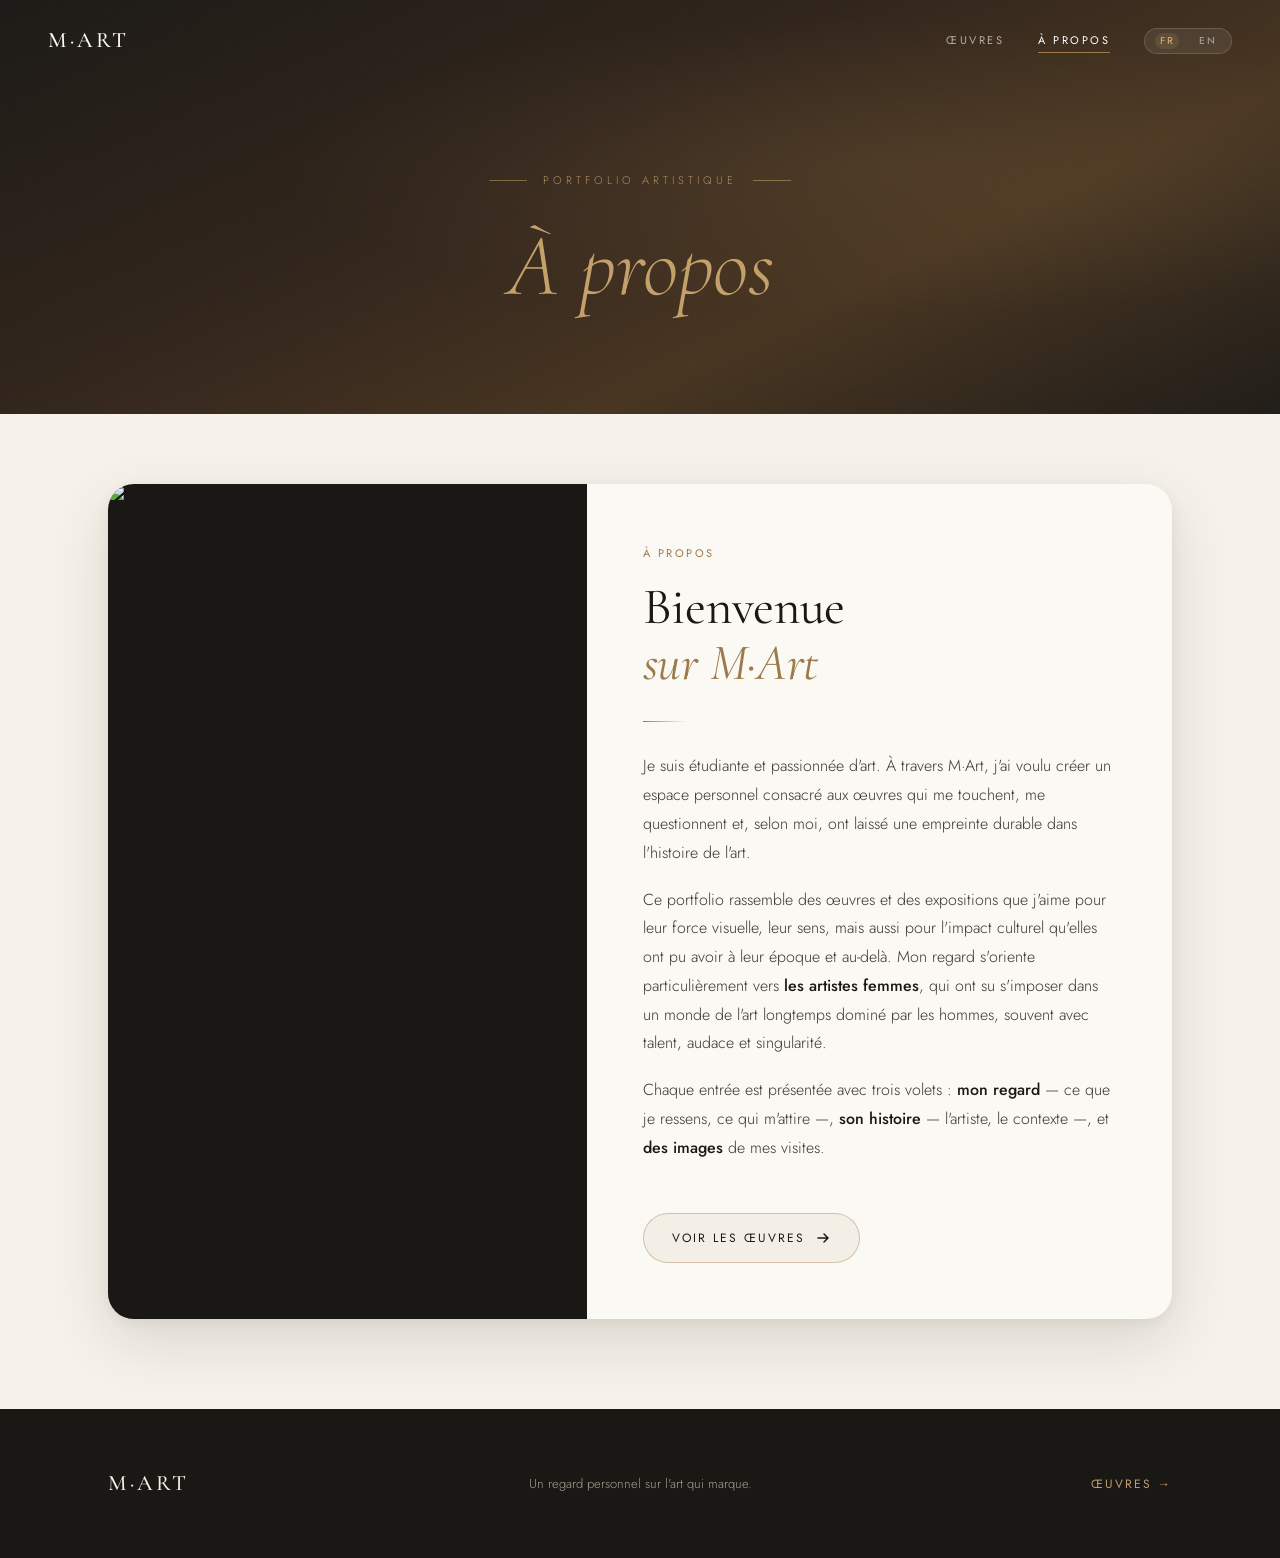
==== commit 7d6f3361: "Fix Open Graph image URL and enhance content Updated the Open Graph image URL and modified text cont" ====
--- a/presentation.html
+++ b/presentation.html
@@ -6,14 +6,11 @@
   <title>M·Art — À propos</title>
   <meta name="description" content="M·Art — qui je suis, et pourquoi ce portfolio d'art personnel, tourné notamment vers les artistes femmes.">
   <meta name="theme-color" content="#1a1814">
-
   <meta property="og:type" content="website">
   <meta property="og:title" content="M·Art — À propos">
   <meta property="og:description" content="Un regard personnel sur l'art qui marque.">
-  <meta property="og:image" content="https://flambardgautier-wq.github.io/M-Art/lady.png">
-
+  <meta property="og:image" content="https://m-art-portfolio.github.io/M-Art/lady.png">
   <link rel="icon" href="data:image/svg+xml,%3Csvg xmlns='http://www.w3.org/2000/svg' viewBox='0 0 64 64'%3E%3Crect width='64' height='64' rx='14' fill='%231a1814'/%3E%3Ctext x='32' y='44' font-family='Georgia,serif' font-size='34' font-style='italic' fill='%23c4a06a' text-anchor='middle'%3EM%3C/text%3E%3C/svg%3E">
-
   <link rel="preconnect" href="https://fonts.googleapis.com">
   <link rel="preconnect" href="https://fonts.gstatic.com" crossorigin>
   <link href="https://fonts.googleapis.com/css2?family=Cormorant+Garamond:ital,wght@0,300;0,400;0,500;0,600;1,300;1,400;1,500&family=Jost:wght@200;300;400;500&display=swap" rel="stylesheet">
@@ -69,8 +66,8 @@
         <div class="art-divider"></div>
         <div class="about-body">
           <p data-i18n="about.p1">Je suis étudiante et passionnée d'art. À travers M·Art, j'ai voulu créer un espace personnel consacré aux œuvres qui me touchent, me questionnent et, selon moi, ont laissé une empreinte durable dans l'histoire de l'art.</p>
-          <p data-i18n="about.p2">Ce portfolio rassemble des œuvres que j'aime pour leur force visuelle, leur sens, mais aussi pour l'impact culturel qu'elles ont pu avoir à leur époque et au-delà. Mon regard s'oriente particulièrement vers <strong>les artistes femmes</strong>, qui ont su s'imposer dans un monde de l'art longtemps dominé par les hommes, souvent avec talent, audace et singularité.</p>
-          <p data-i18n="about.p3">Chaque œuvre est présentée avec deux entrées : <strong>mon regard</strong> — ce que je ressens, ce qui m'attire — et <strong>son histoire</strong> — l'artiste, le contexte, ce que l'œuvre a traversé.</p>
+          <p data-i18n="about.p2">Ce portfolio rassemble des œuvres et des expositions que j'aime pour leur force visuelle, leur sens, mais aussi pour l'impact culturel qu'elles ont pu avoir à leur époque et au-delà. Mon regard s'oriente particulièrement vers <strong>les artistes femmes</strong>, qui ont su s'imposer dans un monde de l'art longtemps dominé par les hommes, souvent avec talent, audace et singularité.</p>
+          <p data-i18n="about.p3">Chaque entrée est présentée avec trois volets : <strong>mon regard</strong> — ce que je ressens, ce qui m'attire —, <strong>son histoire</strong> — l'artiste, le contexte —, et <strong>des images</strong> de mes visites.</p>
         </div>
         <a href="index.html" class="hero-cta cta-light page-link">
           <span data-i18n="about.cta">Voir les œuvres</span>
@@ -89,46 +86,93 @@
     </div>
   </footer>
 
-  <script src="oeuvres.js"></script>
   <script>
-    // Textes propres à cette page (s'ajoutent aux textes communs de oeuvres.js)
-    const ABOUT = {
+  /* ============ Page 100% autonome — aucun fichier JS externe ============ */
+  (function () {
+    var I18N = {
       fr: {
+        "nav.works": "Œuvres",
+        "nav.about": "À propos",
         "about.eyebrow": "Portfolio artistique",
-        "about.title":   "<em>À propos</em>",
-        "about.tag":     "À propos",
+        "about.title": "<em>À propos</em>",
+        "about.tag": "À propos",
         "about.heading": "Bienvenue<br><em>sur M·Art</em>",
-        "about.p1":      "Je suis étudiante et passionnée d'art. À travers M·Art, j'ai voulu créer un espace personnel consacré aux œuvres qui me touchent, me questionnent et, selon moi, ont laissé une empreinte durable dans l'histoire de l'art.",
-        "about.p2":      "Ce portfolio rassemble des œuvres que j'aime pour leur force visuelle, leur sens, mais aussi pour l'impact culturel qu'elles ont pu avoir à leur époque et au-delà. Mon regard s'oriente particulièrement vers <strong>les artistes femmes</strong>, qui ont su s'imposer dans un monde de l'art longtemps dominé par les hommes, souvent avec talent, audace et singularité.",
-        "about.p3":      "Chaque œuvre est présentée avec deux entrées : <strong>mon regard</strong> — ce que je ressens, ce qui m'attire — et <strong>son histoire</strong> — l'artiste, le contexte, ce que l'œuvre a traversé.",
-        "about.cta":     "Voir les œuvres"
+        "about.p1": "Je suis étudiante et passionnée d'art. À travers M·Art, j'ai voulu créer un espace personnel consacré aux œuvres qui me touchent, me questionnent et, selon moi, ont laissé une empreinte durable dans l'histoire de l'art.",
+        "about.p2": "Ce portfolio rassemble des œuvres et des expositions que j'aime pour leur force visuelle, leur sens, mais aussi pour l'impact culturel qu'elles ont pu avoir à leur époque et au-delà. Mon regard s'oriente particulièrement vers <strong>les artistes femmes</strong>, qui ont su s'imposer dans un monde de l'art longtemps dominé par les hommes, souvent avec talent, audace et singularité.",
+        "about.p3": "Chaque entrée est présentée avec trois volets : <strong>mon regard</strong> — ce que je ressens, ce qui m'attire —, <strong>son histoire</strong> — l'artiste, le contexte —, et <strong>des images</strong> de mes visites.",
+        "about.cta": "Voir les œuvres",
+        "footer.copy": "Un regard personnel sur l'art qui marque.",
+        "footer.works": "Œuvres →",
+        "page.title": "M·Art — À propos"
       },
       en: {
+        "nav.works": "Works",
+        "nav.about": "About",
         "about.eyebrow": "Artistic portfolio",
-        "about.title":   "<em>About</em>",
-        "about.tag":     "About",
+        "about.title": "<em>About</em>",
+        "about.tag": "About",
         "about.heading": "Welcome<br><em>to M·Art</em>",
-        "about.p1":      "I am a student with a passion for art. Through M·Art, I wanted to create a personal space dedicated to works that move me, question me and, in my view, have left a lasting mark on the history of art.",
-        "about.p2":      "This portfolio brings together works I love for their visual power, their meaning, and the cultural impact they had in their time and beyond. My attention turns especially to <strong>women artists</strong>, who carved their place in an art world long dominated by men — often with talent, boldness and singularity.",
-        "about.p3":      "Each work comes with two entries: <strong>my eye</strong> — what I feel, what draws me in — and <strong>its history</strong> — the artist, the context, what the work has been through.",
-        "about.cta":     "See the works"
+        "about.p1": "I am a student with a passion for art. Through M·Art, I wanted to create a personal space dedicated to works that move me, question me and, in my view, have left a lasting mark on the history of art.",
+        "about.p2": "This portfolio brings together works and exhibitions I love for their visual power, their meaning, and the cultural impact they had in their time and beyond. My attention turns especially to <strong>women artists</strong>, who carved their place in an art world long dominated by men — often with talent, boldness and singularity.",
+        "about.p3": "Each entry comes in three parts: <strong>my eye</strong> — what I feel, what draws me in —, <strong>its history</strong> — the artist, the context —, and <strong>pictures</strong> from my visits.",
+        "about.cta": "See the works",
+        "footer.copy": "A personal perspective on art that leaves a mark.",
+        "footer.works": "Works →",
+        "page.title": "M·Art — About"
       }
     };
 
+    function storeGet(k) { try { return localStorage.getItem(k); } catch (e) { return null; } }
+    function storeSet(k, v) { try { localStorage.setItem(k, v); } catch (e) {} }
+
     function setLang(lang) {
-      applyUI(lang, ABOUT);
-      document.title = lang === "fr" ? "M·Art — À propos" : "M·Art — About";
+      storeSet("mart-lang", lang);
+      document.documentElement.lang = lang;
+      var d = I18N[lang];
+      document.querySelectorAll("[data-i18n]").forEach(function (el) {
+        var key = el.getAttribute("data-i18n");
+        if (d[key] !== undefined) el.innerHTML = d[key];
+      });
+      document.querySelectorAll(".lang-btn").forEach(function (b) {
+        b.classList.toggle("active", b.getAttribute("data-lang") === lang);
+      });
+      document.title = d["page.title"];
     }
+    document.querySelectorAll(".lang-btn").forEach(function (b) {
+      b.addEventListener("click", function () { setLang(b.getAttribute("data-lang")); });
+    });
+    setLang(storeGet("mart-lang") || "fr");
 
-    // Apparition au scroll
-    const observer = new IntersectionObserver(function (entries) {
-      entries.forEach(function (e) { if (e.isIntersecting) e.target.classList.add("visible"); });
+    /* Barre de progression + nav au scroll */
+    var bar = document.getElementById("progressBar");
+    var nav = document.getElementById("mainNav");
+    window.addEventListener("scroll", function () {
+      var h = document.body.scrollHeight - window.innerHeight;
+      if (bar) bar.style.width = (h > 0 ? (window.scrollY / h) * 100 : 0) + "%";
+      if (nav) nav.classList.toggle("scrolled", window.scrollY > 60);
+    }, { passive: true });
+
+    /* Transitions de page */
+    var overlay = document.getElementById("pageTransition");
+    document.addEventListener("click", function (e) {
+      var link = e.target.closest ? e.target.closest("a.page-link") : null;
+      if (!link) return;
+      var href = link.getAttribute("href");
+      if (!href || href.charAt(0) === "#") return;
+      e.preventDefault();
+      if (overlay) overlay.classList.add("active");
+      setTimeout(function () { window.location.href = href; }, 360);
+    });
+    window.addEventListener("pageshow", function () {
+      if (overlay) overlay.classList.remove("active");
+    });
+
+    /* Apparition au scroll */
+    var obs = new IntersectionObserver(function (entries) {
+      entries.forEach(function (en) { if (en.isIntersecting) en.target.classList.add("visible"); });
     }, { threshold: 0.08 });
-    document.querySelectorAll(".reveal").forEach(function (el) { observer.observe(el); });
-
-    initChrome();
-    initLangButtons(setLang);
-    setLang(getLang());
+    document.querySelectorAll(".reveal").forEach(function (el) { obs.observe(el); });
+  })();
   </script>
 </body>
 </html>
